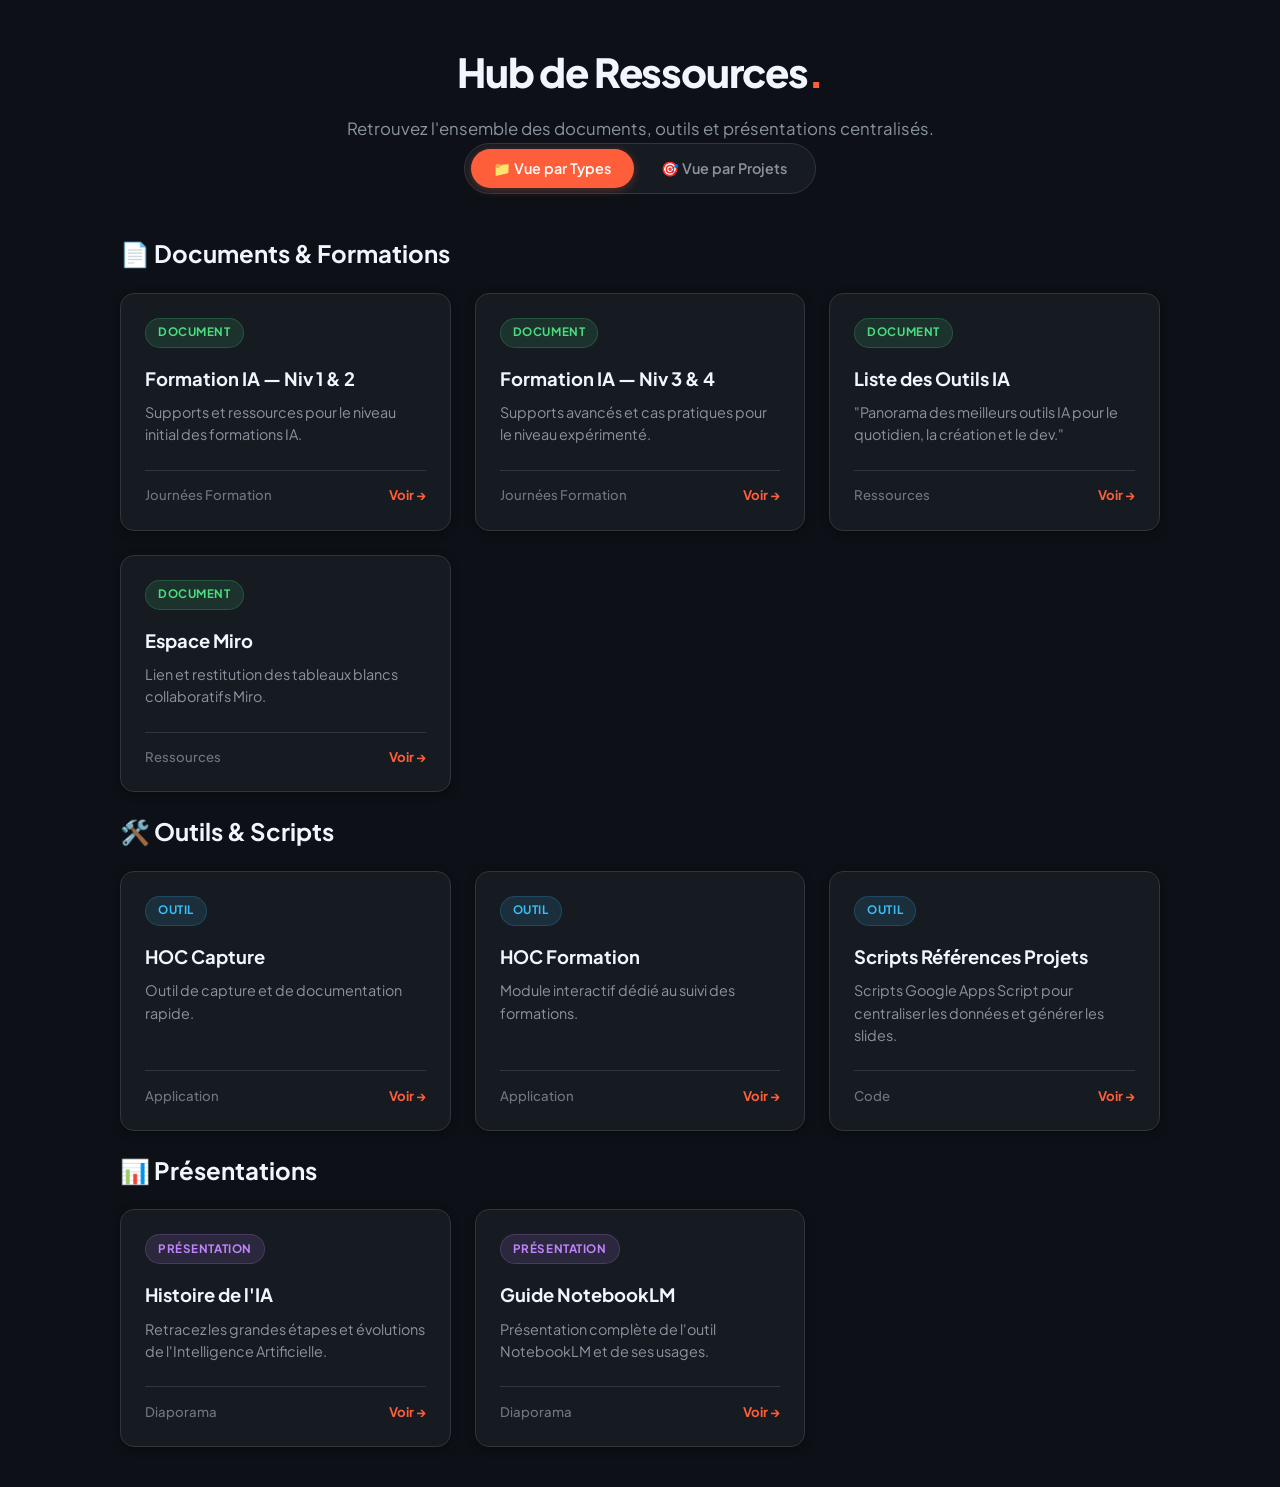
==== index.html @ 781c042b "Revise section titles and descriptions in index.html Updated descriptions for AI tools and scripts s" ====
<!DOCTYPE html>
<html lang="fr">
<head>
  <meta charset="UTF-8">
  <meta name="viewport" content="width=device-width, initial-scale=1.0">
  <title>Hub de Ressources & Documents</title>
  <link rel="stylesheet" href="css/main.css">
</head>
<body>

  <div class="container">
    
    <!-- En-tête -->
    <header class="header">
      <h1>Hub de Ressources</h1>
      <p>Retrouvez l'ensemble des documents, outils et présentations centralisés.</p>
      
      <!-- Boutons de basculement de Vue -->
      <div class="view-switcher">
        <button class="switch-btn active" onclick="switchView(event, 'view-types')">📁 Vue par Types</button>
        <button class="switch-btn" onclick="switchView(event, 'view-projects')">🎯 Vue par Projets</button>
      </div>
    </header>

    <main>

      <!-- ================================================================= -->
      <!-- VUE 1 : PAR TYPES DE DOCUMENTS (Documents, Outils, Présentations) -->
      <!-- ================================================================= -->
      <div id="view-types" class="view-content active">
        
        <!-- Section Documents -->
        <section class="section">
          <h2 class="section-title">📄 Documents & Formations</h2>
          <div class="grid">
            
            <a href="./documents/journees-formation/niv 1 et 2/" class="card">
              <div class="card-body">
                <div class="card-header">
                  <span class="badge badge-documents">Document</span>
                </div>
                <h3>Formation IA — Niv 1 & 2</h3>
                <p>Supports et ressources pour le niveau initial des formations IA.</p>
              </div>
              <div class="card-footer">
                <span>Journées Formation</span>
                <span class="card-link-text">Voir &rarr;</span>
              </div>
            </a>

            <a href="./documents/journees-formation/niv 3 et 4/" class="card">
              <div class="card-body">
                <div class="card-header">
                  <span class="badge badge-documents">Document</span>
                </div>
                <h3>Formation IA — Niv 3 & 4</h3>
                <p>Supports avancés et cas pratiques pour le niveau expérimenté.</p>
              </div>
              <div class="card-footer">
                <span>Journées Formation</span>
                <span class="card-link-text">Voir &rarr;</span>
              </div>
            </a>

            <a href="./documents/liste-outils-ia/" class="card">
              <div class="card-body">
                <div class="card-header">
                  <span class="badge badge-documents">Document</span>
                </div>
                <h3>Liste des Outils IA</h3>
                <p>"Panorama des meilleurs outils IA pour le quotidien, la création et le dev."</p>
              </div>
              <div class="card-footer">
                <span>Ressources</span>
                <span class="card-link-text">Voir &rarr;</span>
              </div>
            </a>

            <a href="https://miro.com/app/board/uXjVHRDymLs=/?share_link_id=592314307689" class="card">
              <div class="card-body">
                <div class="card-header">
                  <span class="badge badge-documents">Document</span>
                </div>
                <h3>Espace Miro</h3>
                <p>Lien et restitution des tableaux blancs collaboratifs Miro.</p>
              </div>
              <div class="card-footer">
                <span>Ressources</span>
                <span class="card-link-text">Voir &rarr;</span>
              </div>
            </a>

          </div>
        </section>

        <!-- Section Outils -->
        <section class="section">
          <h2 class="section-title">🛠️ Outils & Scripts</h2>
          <div class="grid">

            <a href="./outils/hoc-capture/" class="card">
              <div class="card-body">
                <div class="card-header">
                  <span class="badge badge-outils">Outil</span>
                </div>
                <h3>HOC Capture</h3>
                <p>Outil de capture et de documentation rapide.</p>
              </div>
              <div class="card-footer">
                <span>Application</span>
                <span class="card-link-text">Voir &rarr;</span>
              </div>
            </a>

            <a href="./outils/hoc-formation/" class="card">
              <div class="card-body">
                <div class="card-header">
                  <span class="badge badge-outils">Outil</span>
                </div>
                <h3>HOC Formation</h3>
                <p>Module interactif dédié au suivi des formations.</p>
              </div>
              <div class="card-footer">
                <span>Application</span>
                <span class="card-link-text">Voir &rarr;</span>
              </div>
            </a>

            <a href="./outils/scripts/" class="card">
              <div class="card-body">
                <div class="card-header">
                  <span class="badge badge-outils">Outil</span>
                </div>
                <h3>Scripts Références Projets</h3>
                <p>Scripts Google Apps Script pour centraliser les données et générer les slides.</p>
              </div>
              <div class="card-footer">
                <span>Code</span>
                <span class="card-link-text">Voir &rarr;</span>
              </div>
            </a>

          </div>
        </section>

        <!-- Section Présentations -->
        <section class="section">
          <h2 class="section-title">📊 Présentations</h2>
          <div class="grid">

            <a href="./presentations/histoire-ia/" class="card">
              <div class="card-body">
                <div class="card-header">
                  <span class="badge badge-presentations">Présentation</span>
                </div>
                <h3>Histoire de l'IA</h3>
                <p>Retracez les grandes étapes et évolutions de l'Intelligence Artificielle.</p>
              </div>
              <div class="card-footer">
                <span>Diaporama</span>
                <span class="card-link-text">Voir &rarr;</span>
              </div>
            </a>

            <a href="./presentations/notebooklm/" class="card">
              <div class="card-body">
                <div class="card-header">
                  <span class="badge badge-presentations">Présentation</span>
                </div>
                <h3>Guide NotebookLM</h3>
                <p>Présentation complète de l'outil NotebookLM et de ses usages.</p>
              </div>
              <div class="card-footer">
                <span>Diaporama</span>
                <span class="card-link-text">Voir &rarr;</span>
              </div>
            </a>

          </div>
        </section>

      </div>


      <!-- ================================================================= -->
      <!-- VUE 2 : PAR PROJETS (Formations IA, Outils Métier, etc.)          -->
      <!-- ================================================================= -->
      <div id="view-projects" class="view-content" style="display: none;">
        
        <!-- Projet : Formations à l'IA -->
        <section class="section">
          <h2 class="section-title">🎓 Projet : Formations à l'IA</h2>
          <p class="section-subtitle">Retrouvez tous les documents, cours et diaporamas associés aux parcours de formation IA.</p>
          
          <div class="grid">

            <a href="./documents/journees-formation/niv 1 et 2/" class="card">
              <div class="card-body">
                <div class="card-header">
                  <span class="badge badge-documents">Document</span>
                </div>
                <h3>Formation IA — Niv 1 & 2</h3>
                <p>Supports de cours et cas d'usage pratiques pour débuter.</p>
              </div>
              <div class="card-footer">
                <span>Niveau 1 & 2</span>
                <span class="card-link-text">Voir &rarr;</span>
              </div>
            </a>

            <a href="./documents/journees-formation/niv 3 et 4/" class="card">
              <div class="card-body">
                <div class="card-header">
                  <span class="badge badge-documents">Document</span>
                </div>
                <h3>Formation IA — Niv 3 & 4</h3>
                <p>Approfondissement et automatisation avancée.</p>
              </div>
              <div class="card-footer">
                <span>Niveau 3 & 4</span>
                <span class="card-link-text">Voir &rarr;</span>
              </div>
            </a>

            <a href="./presentations/histoire-ia/" class="card">
              <div class="card-body">
                <div class="card-header">
                  <span class="badge badge-presentations">Présentation</span>
                </div>
                <h3>Histoire de l'IA</h3>
                <p>Introduction à la culture générale et historique de l'IA.</p>
              </div>
              <div class="card-footer">
                <span>Introduction</span>
                <span class="card-link-text">Voir &rarr;</span>
              </div>
            </a>

            <a href="./presentations/notebooklm/" class="card">
              <div class="card-body">
                <div class="card-header">
                  <span class="badge badge-presentations">Présentation</span>
                </div>
                <h3>Guide NotebookLM</h3>
                <p>Analyse de documents et génération de résumés intelligents.</p>
              </div>
              <div class="card-footer">
                <span>Outil IA</span>
                <span class="card-link-text">Voir &rarr;</span>
              </div>
            </a>

            <a href="./documents/liste-outils-ia/" class="card">
              <div class="card-body">
                <div class="card-header">
                  <span class="badge badge-documents">Document</span>
                </div>
                <h3>Liste des Outils IA</h3>
                <p>Panorama des meilleurs outils IA pour le quotidien, la création et le dev.</p>
              </div>
              <div class="card-footer">
                <span>Répertoire</span>
                <span class="card-link-text">Voir &rarr;</span>
              </div>
            </a>

          </div>
        </section>

        <!-- Projet : Suite d'Outils HOC & Scripts -->
        <section class="section">
          <h2 class="section-title">⚙️ Projet : Suite HOC & Scripts Internes</h2>
          <p class="section-subtitle">Applications et utilitaires développés pour la capture et le suivi.</p>

          <div class="grid">

            <a href="./outils/hoc-capture/" class="card">
              <div class="card-body">
                <div class="card-header">
                  <span class="badge badge-outils">Outil</span>
                </div>
                <h3>HOC Capture</h3>
                <p>Logiciel/Module de capture rapide.</p>
              </div>
              <div class="card-footer">
                <span>Capture</span>
                <span class="card-link-text">Voir &rarr;</span>
              </div>
            </a>

            <a href="./outils/hoc-formation/" class="card">
              <div class="card-body">
                <div class="card-header">
                  <span class="badge badge-outils">Outil</span>
                </div>
                <h3>HOC Formation</h3>
                <p>Tableau de suivi des formations HOC.</p>
              </div>
              <div class="card-footer">
                <span>Suivi</span>
                <span class="card-link-text">Voir &rarr;</span>
              </div>
            </a>

            <a href="./outils/scripts/" class="card">
              <div class="card-body">
                <div class="card-header">
                  <span class="badge badge-outils">Outil</span>
                </div>
                <h3>Scripts Références Projets</h3>
                <p>Scripts Google Apps Script pour centraliser les données et générer les slides.</p>
              </div>
              <div class="card-footer">
                <span>Scripts</span>
                <span class="card-link-text">Voir &rarr;</span>
              </div>
            </a>

            <a href="https://miro.com/app/board/uXjVHRDymLs=/?share_link_id=592314307689" class="card">
              <div class="card-body">
                <div class="card-header">
                  <span class="badge badge-documents">Document</span>
                </div>
                <h3>Espace Miro</h3>
                <p>Tableaux de cadrage et réflexion collaborative.</p>
              </div>
              <div class="card-footer">
                <span>Miro</span>
                <span class="card-link-text">Voir &rarr;</span>
              </div>
            </a>

          </div>
        </section>

      </div>

    </main>
  </div>

  <!-- Script JS pour basculer entre les deux vues -->
  <script>
    function switchView(event, targetViewId) {
      // 1. Cacher toutes les vues
      const views = document.querySelectorAll('.view-content');
      views.forEach(view => view.style.display = 'none');

      // 2. Désactiver le style "active" sur tous les boutons
      const buttons = document.querySelectorAll('.switch-btn');
      buttons.forEach(btn => btn.classList.remove('active'));

      // 3. Afficher la vue demandée
      document.getElementById(targetViewId).style.display = 'block';

      // 4. Mettre en valeur le bouton cliqué
      event.currentTarget.classList.add('active');
    }
  </script>

</body>
</html>
---- css/main.css ----
/* ==========================================================================
   CHARTE GRAPHIQUE — HOUSE OF CODESIGN (HOC)
   ========================================================================== */

@import url('https://fonts.googleapis.com/css2?family=Plus+Jakarta+Sans:wght@400;500;600;700;800&display=swap');

:root {
  /* Arrière-plan sombre & Surfaces HOC */
  --bg-color: #0d1117;          /* Fond sombre signature */
  --card-bg: #161b22;         /* Cartes anthracite */
  --card-bg-hover: #1c2128;   /* Survol carte */
  --border-color: #30363d;     /* Bordures fines sombres */

  /* Typographies & Couleurs de texte */
  --text-primary: #f0f6fc;    /* Blanc/Gris clair pour les titres */
  --text-secondary: #8b949e;  /* Textes explicatifs */
  --text-muted: #6e7681;      /* Textes secondaires */

  /* Couleurs d'Accentuation HOC (Orange / Corail Vif & Bleu Tech) */
  --primary: #ff5e3a;         /* Orange Vif / Accent HOC */
  --primary-hover: #ff785a;   /* Orange légèrement plus lumineux */
  --primary-light: rgba(255, 94, 58, 0.12); /* Halo orange translucide */

  /* Badges Catégories */
  --badge-outils: #38bdf8;
  --badge-outils-bg: rgba(56, 189, 248, 0.12);
  
  --badge-pres: #c084fc;
  --badge-pres-bg: rgba(192, 132, 252, 0.12);
  
  --badge-docs: #4ade80;
  --badge-docs-bg: rgba(74, 222, 128, 0.12);

  /* Effets & Rayons */
  --radius-lg: 14px;
  --radius-pill: 9999px;
  
  --shadow-sm: 0 2px 8px rgba(0, 0, 0, 0.4);
  --shadow-hover: 0 12px 30px rgba(0, 0, 0, 0.6), 0 0 20px rgba(255, 94, 58, 0.15);
  --transition: all 0.25s cubic-bezier(0.16, 1, 0.3, 1);
}

/* Réinitialisation de base */
*, *::before, *::after {
  box-sizing: border-box;
}

body {
  font-family: 'Plus Jakarta Sans', -apple-system, BlinkMacSystemFont, "Segoe UI", Roboto, sans-serif;
  background-color: var(--bg-color);
  color: var(--text-primary);
  margin: 0;
  padding: 2.5rem 1.5rem;
  line-height: 1.6;
  -webkit-font-smoothing: antialiased;
}

.container {
  max-width: 1040px;
  margin: 0 auto;
}

/* ==========================================================================
   Header / En-tête
   ========================================================================== */
header {
  margin-bottom: 2.5rem;
  text-align: center;
}

header .logo-badge {
  display: inline-block;
  background: var(--primary-light);
  color: var(--primary);
  border: 1px solid rgba(255, 94, 58, 0.25);
  font-weight: 700;
  font-size: 0.8rem;
  padding: 0.35rem 1rem;
  border-radius: var(--radius-pill);
  margin-bottom: 1rem;
  text-transform: uppercase;
  letter-spacing: 0.06em;
}

header h1 {
  font-size: 2.5rem;
  font-weight: 800;
  margin: 0 0 0.75rem 0;
  color: var(--text-primary);
  letter-spacing: -0.03em;
}

/* Point orange signature HOC à la fin des grands titres si souhaité */
header h1::after {
  content: '.';
  color: var(--primary);
}

header p {
  color: var(--text-secondary);
  font-size: 1.05rem;
  margin: 0;
}

/* ==========================================================================
   Recherche & Barre de filtres (Onglets)
   ========================================================================== */
.controls-bar {
  display: flex;
  flex-direction: column;
  gap: 1.25rem;
  margin-bottom: 2.5rem;
  align-items: center;
}

.search-box {
  width: 100%;
  max-width: 480px;
  position: relative;
}

.search-box input {
  width: 100%;
  padding: 0.85rem 1rem 0.85rem 2.85rem;
  border: 1px solid var(--border-color);
  border-radius: var(--radius-pill);
  font-size: 0.95rem;
  background-color: var(--card-bg);
  color: var(--text-primary);
  box-shadow: var(--shadow-sm);
  outline: none;
  transition: var(--transition);
}

.search-box input::placeholder {
  color: var(--text-muted);
}

.search-box input:focus {
  border-color: var(--primary);
  box-shadow: 0 0 0 3px var(--primary-light);
}

.search-box svg {
  position: absolute;
  left: 1.1rem;
  top: 50%;
  transform: translateY(-50%);
  color: var(--text-muted);
  width: 18px;
  height: 18px;
}

/* Barre d'onglets (Tabs & View Switcher) */
.tabs, .view-switcher {
  display: inline-flex;
  background: #161b22;
  padding: 0.35rem;
  border-radius: var(--radius-pill);
  border: 1px solid var(--border-color);
  gap: 0.3rem;
  justify-content: center;
}

.tab-btn, .switch-btn {
  border: none;
  background: transparent;
  padding: 0.6rem 1.4rem;
  font-family: inherit;
  font-size: 0.9rem;
  font-weight: 600;
  color: var(--text-secondary);
  border-radius: var(--radius-pill);
  cursor: pointer;
  transition: var(--transition);
}

.tab-btn:hover, .switch-btn:hover {
  color: var(--text-primary);
}

.tab-btn.active, .switch-btn.active {
  background: var(--primary);
  color: #ffffff;
  box-shadow: 0 2px 10px rgba(255, 94, 58, 0.3);
}

/* ==========================================================================
   Grille de cartes
   ========================================================================== */
.grid {
  display: grid;
  grid-template-columns: repeat(auto-fill, minmax(300px, 1fr));
  gap: 1.5rem;
}

/* Carte individuelle */
.card {
  background: var(--card-bg);
  border: 1px solid var(--border-color);
  border-radius: var(--radius-lg);
  padding: 1.5rem;
  text-decoration: none;
  color: inherit;
  box-shadow: var(--shadow-sm);
  display: flex;
  flex-direction: column;
  justify-content: space-between;
  transition: var(--transition);
  position: relative;
  overflow: hidden;
}

.card:hover {
  transform: translateY(-4px);
  background-color: var(--card-bg-hover);
  box-shadow: var(--shadow-hover);
  border-color: rgba(255, 94, 58, 0.4);
}

.card-header {
  display: flex;
  align-items: center;
  justify-content: space-between;
  margin-bottom: 1rem;
}

/* Badges par catégorie */
.badge {
  font-size: 0.725rem;
  font-weight: 700;
  padding: 0.3rem 0.75rem;
  border-radius: var(--radius-pill);
  text-transform: uppercase;
  letter-spacing: 0.05em;
}

.badge-outils {
  color: var(--badge-outils);
  background: var(--badge-outils-bg);
  border: 1px solid rgba(56, 189, 248, 0.2);
}

.badge-presentations {
  color: var(--badge-pres);
  background: var(--badge-pres-bg);
  border: 1px solid rgba(192, 132, 252, 0.2);
}

.badge-documents {
  color: var(--badge-docs);
  background: var(--badge-docs-bg);
  border: 1px solid rgba(74, 222, 128, 0.2);
}

.card-body h3 {
  margin: 0 0 0.5rem 0;
  font-size: 1.15rem;
  font-weight: 700;
  color: var(--text-primary);
  transition: var(--transition);
}

.card:hover .card-body h3 {
  color: var(--primary);
}

.card-body p {
  margin: 0;
  font-size: 0.9rem;
  color: var(--text-secondary);
  line-height: 1.55;
}

.card-footer {
  margin-top: 1.5rem;
  padding-top: 0.85rem;
  border-top: 1px solid var(--border-color);
  display: flex;
  align-items: center;
  justify-content: space-between;
  font-size: 0.825rem;
  color: var(--text-muted);
  font-weight: 500;
}

.card-link-text {
  font-weight: 700;
  color: var(--primary);
  display: flex;
  align-items: center;
  gap: 0.25rem;
  transition: var(--transition);
}

.card:hover .card-link-text {
  transform: translateX(4px);
  color: var(--primary-hover);
}

/* État vide / Aucun résultat */
.empty-state {
  text-align: center;
  padding: 3rem 1rem;
  color: var(--text-muted);
  grid-column: 1 / -1;
  display: none;
}
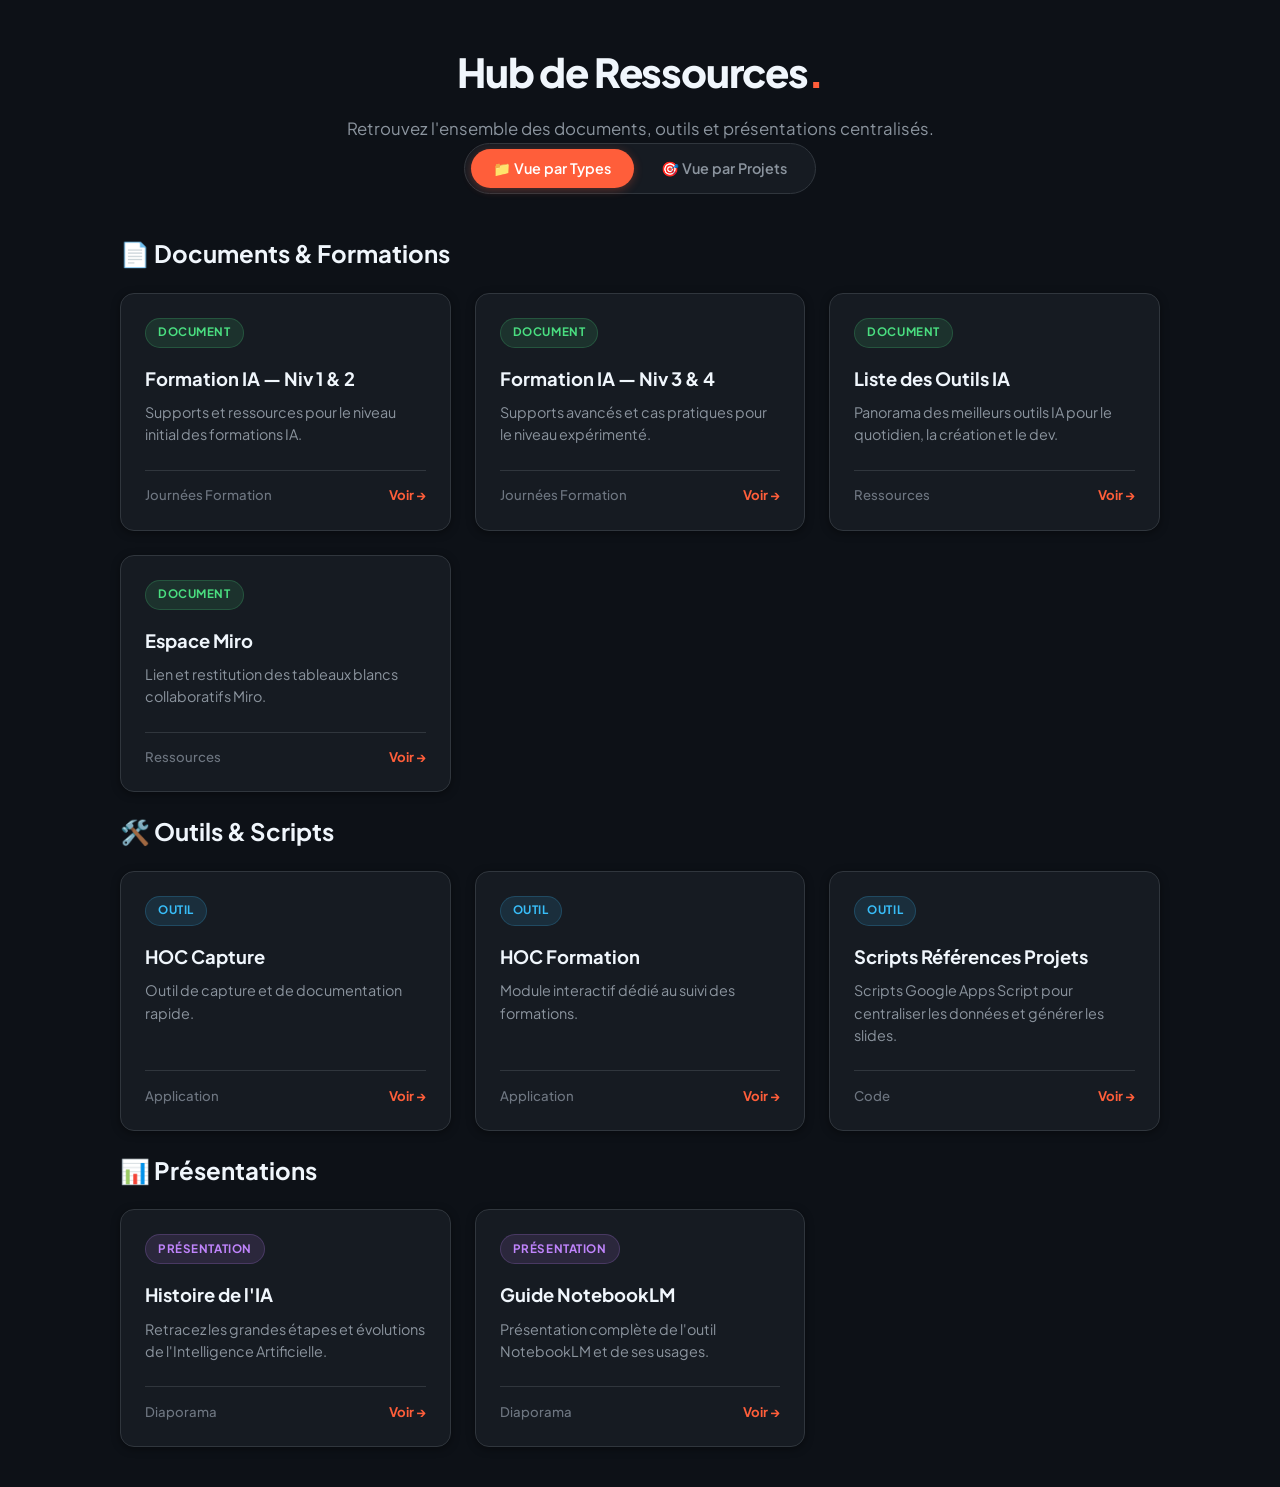
==== commit 8dbf9fc0: "Fix HTML entity for paragraph text" ====
--- a/index.html
+++ b/index.html
@@ -68,7 +68,7 @@
                   <span class="badge badge-documents">Document</span>
                 </div>
                 <h3>Liste des Outils IA</h3>
-                <p>"Panorama des meilleurs outils IA pour le quotidien, la création et le dev."</p>
+                <p>Panorama des meilleurs outils IA pour le quotidien, la création et le dev.</p>
               </div>
               <div class="card-footer">
                 <span>Ressources</span>
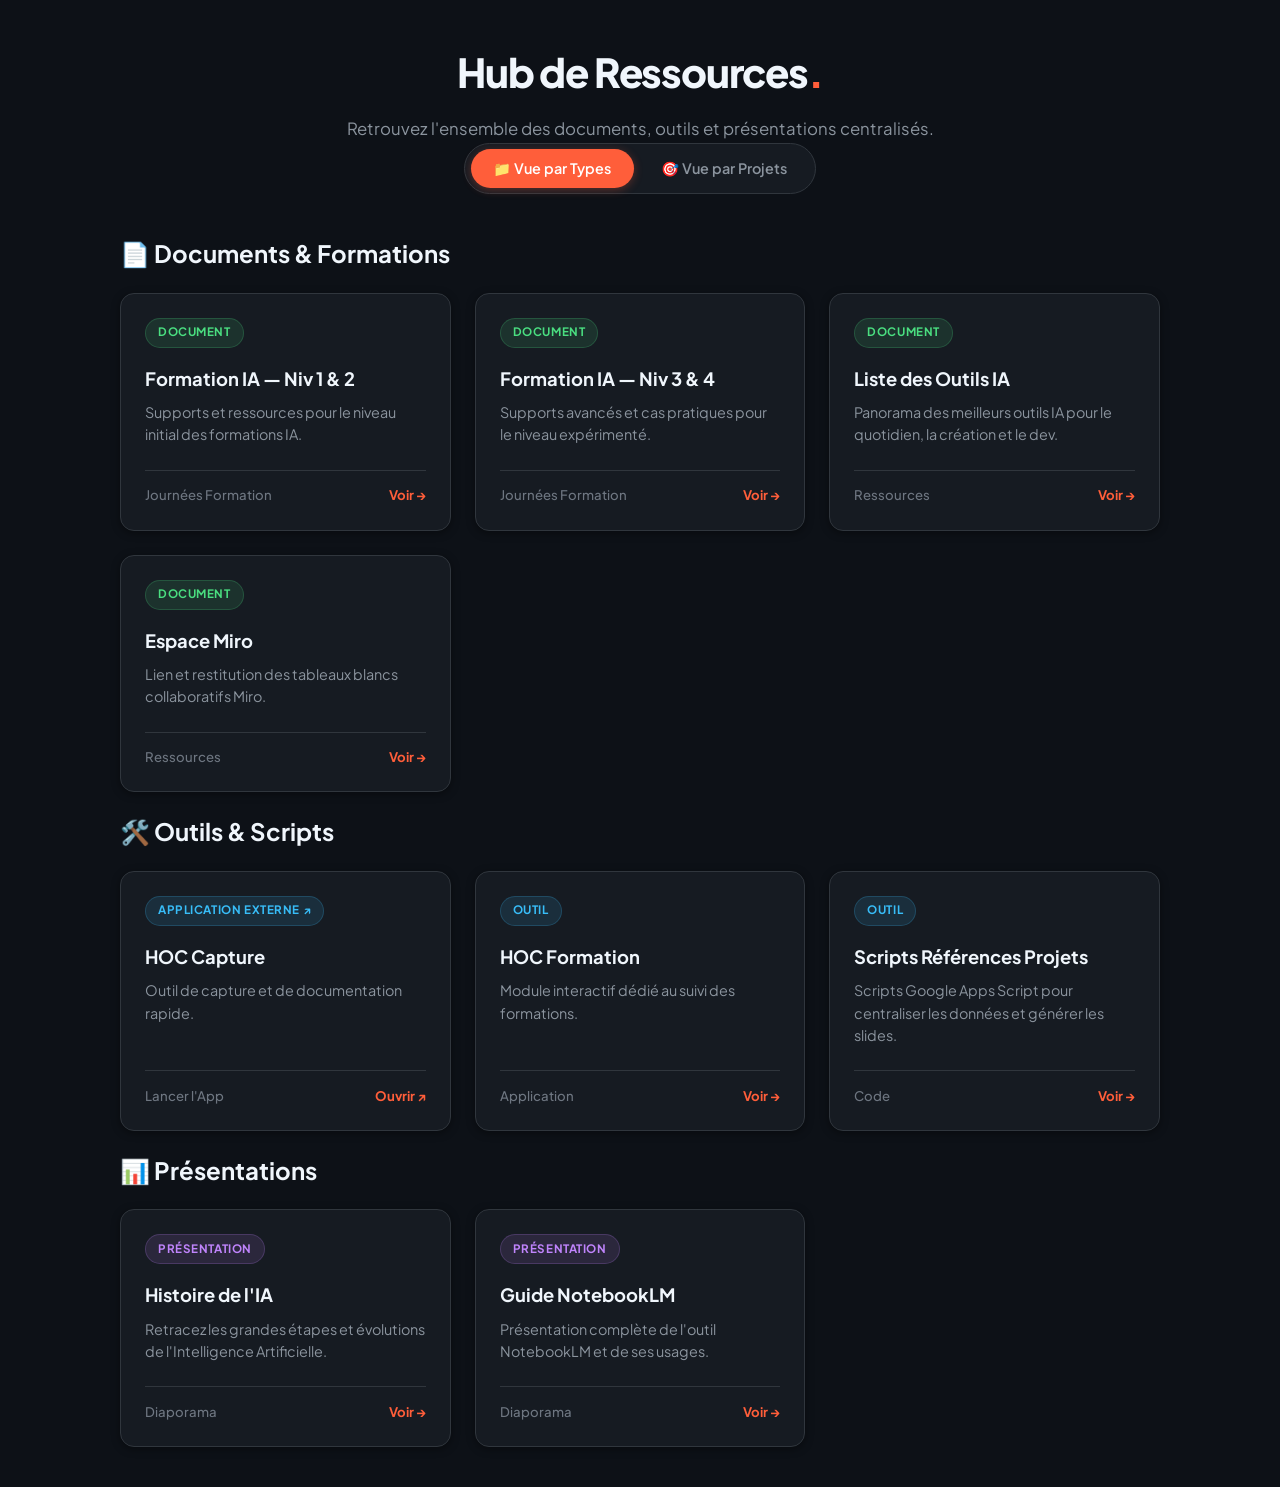
==== commit b136cd90: "Modify links to open in new tab and update footer Updated links to open in a new tab with appropriat" ====
--- a/index.html
+++ b/index.html
@@ -98,17 +98,17 @@
           <h2 class="section-title">🛠️ Outils & Scripts</h2>
           <div class="grid">
 
-            <a href="./outils/hoc-capture/" class="card">
-              <div class="card-body">
-                <div class="card-header">
-                  <span class="badge badge-outils">Outil</span>
-                </div>
-                <h3>HOC Capture</h3>
-                <p>Outil de capture et de documentation rapide.</p>
-              </div>
-              <div class="card-footer">
-                <span>Application</span>
-                <span class="card-link-text">Voir &rarr;</span>
+            <a href="https://hoc-capture-vocale.vercel.app" target="_blank" rel="noopener noreferrer" class="card">
+              <div class="card-body">
+                <div class="card-header">
+                   <span class="badge badge-outils">Application Externe ↗</span>
+                  </div>
+                    <h3>HOC Capture</h3>
+                    <p>Outil de capture et de documentation rapide.</p>
+                  </div>
+                <div class="card-footer">
+               <span>Lancer l'App</span>
+              <span class="card-link-text">Ouvrir ↗</span>
               </div>
             </a>
 
@@ -274,17 +274,17 @@
 
           <div class="grid">
 
-            <a href="./outils/hoc-capture/" class="card">
-              <div class="card-body">
-                <div class="card-header">
-                  <span class="badge badge-outils">Outil</span>
-                </div>
-                <h3>HOC Capture</h3>
-                <p>Logiciel/Module de capture rapide.</p>
-              </div>
-              <div class="card-footer">
-                <span>Capture</span>
-                <span class="card-link-text">Voir &rarr;</span>
+            <a href="https://hoc-capture-vocale.vercel.app" target="_blank" rel="noopener noreferrer" class="card">
+              <div class="card-body">
+                <div class="card-header">
+                   <span class="badge badge-outils">Application Externe ↗</span>
+                  </div>
+                    <h3>HOC Capture</h3>
+                    <p>Outil de capture et de documentation rapide.</p>
+                  </div>
+                <div class="card-footer">
+               <span>Lancer l'App</span>
+              <span class="card-link-text">Ouvrir ↗</span>
               </div>
             </a>
 
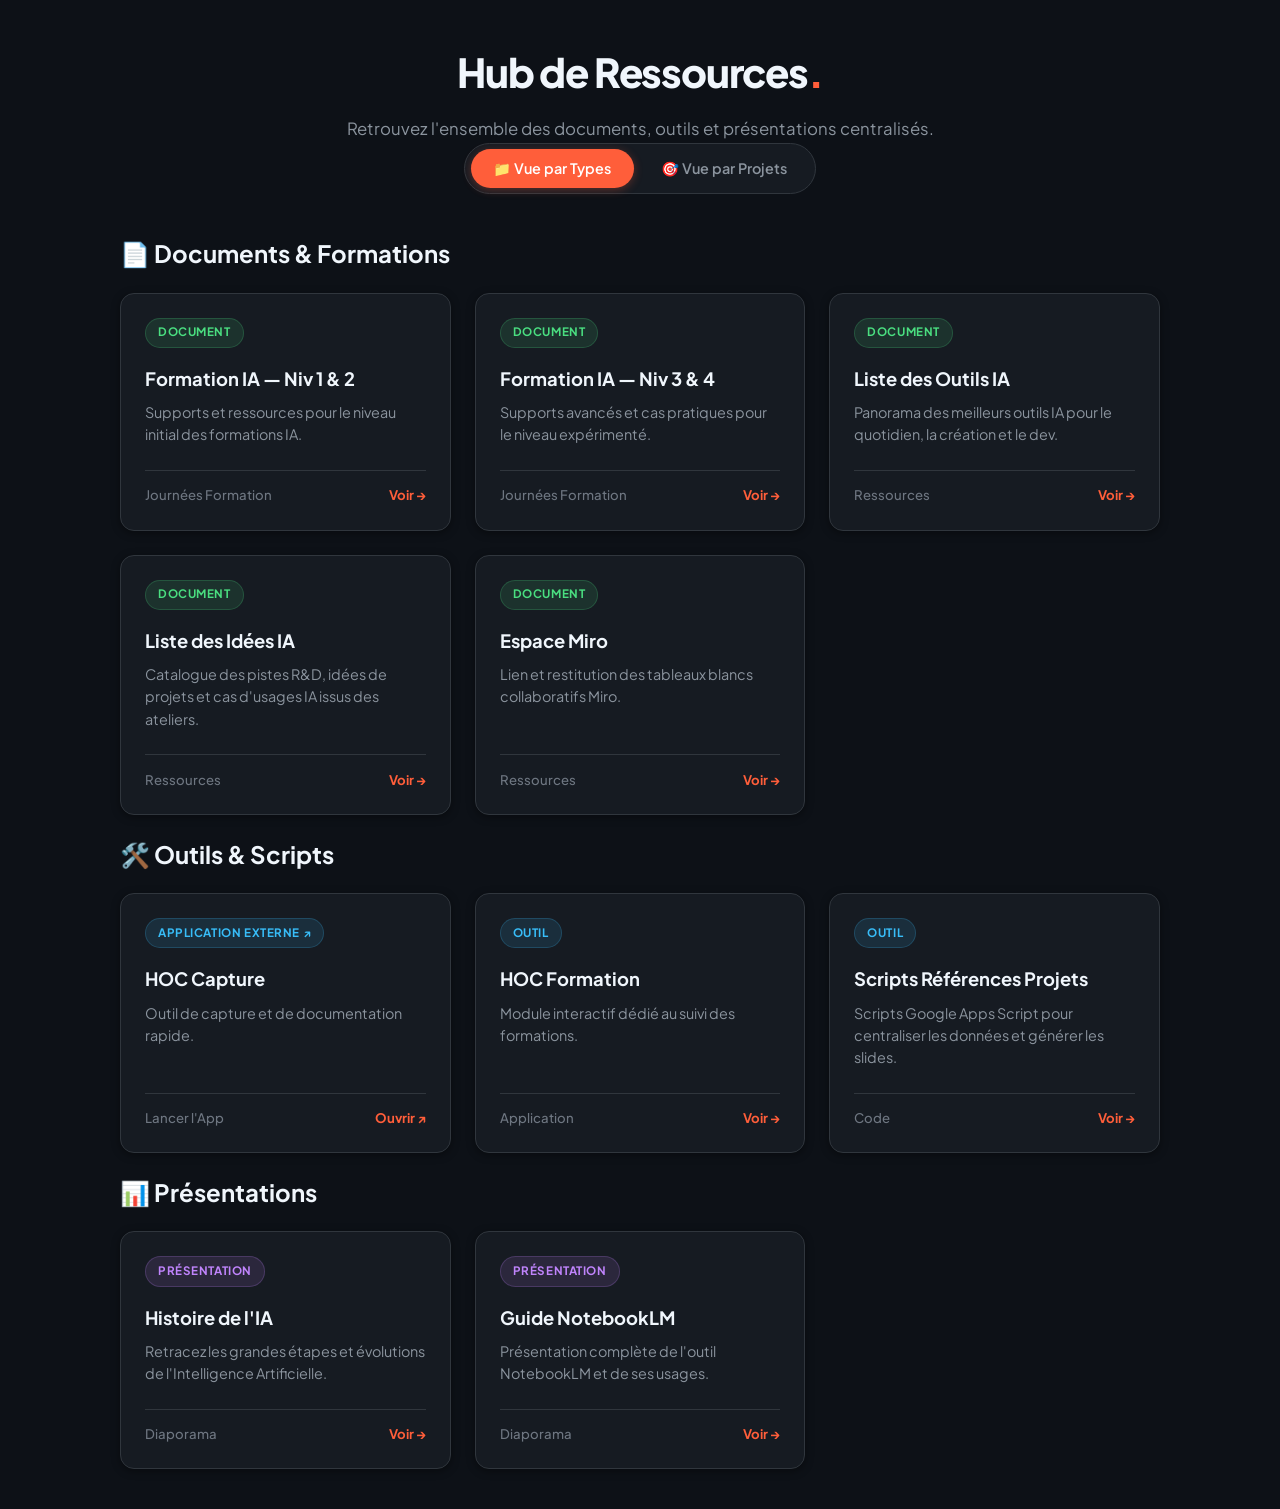
==== commit 66ea9c2c: "Integrate new card for IA Ideas list Added a new card for 'Liste des Idées IA' in the document secti" ====
--- a/index.html
+++ b/index.html
@@ -76,6 +76,21 @@
               </div>
             </a>
 
+            <!-- NOUVELLE CARTE INTÉGRÉE ICI -->
+            <a href="./documents/liste-idees-ia/" class="card">
+              <div class="card-body">
+                <div class="card-header">
+                  <span class="badge badge-documents">Document</span>
+                </div>
+                <h3>Liste des Idées IA</h3>
+                <p>Catalogue des pistes R&D, idées de projets et cas d'usages IA issus des ateliers.</p>
+              </div>
+              <div class="card-footer">
+                <span>Ressources</span>
+                <span class="card-link-text">Voir &rarr;</span>
+              </div>
+            </a>
+
             <a href="https://miro.com/app/board/uXjVHRDymLs=/?share_link_id=592314307689" class="card">
               <div class="card-body">
                 <div class="card-header">
@@ -102,13 +117,13 @@
               <div class="card-body">
                 <div class="card-header">
                    <span class="badge badge-outils">Application Externe ↗</span>
-                  </div>
-                    <h3>HOC Capture</h3>
-                    <p>Outil de capture et de documentation rapide.</p>
-                  </div>
-                <div class="card-footer">
-               <span>Lancer l'App</span>
-              <span class="card-link-text">Ouvrir ↗</span>
+                </div>
+                <h3>HOC Capture</h3>
+                <p>Outil de capture et de documentation rapide.</p>
+              </div>
+              <div class="card-footer">
+                <span>Lancer l'App</span>
+                <span class="card-link-text">Ouvrir ↗</span>
               </div>
             </a>
 
@@ -264,6 +279,21 @@
               </div>
             </a>
 
+            <!-- NOUVELLE CARTE INTÉGRÉE ICI AUSSI -->
+            <a href="./documents/liste-idees-ia/" class="card">
+              <div class="card-body">
+                <div class="card-header">
+                  <span class="badge badge-documents">Document</span>
+                </div>
+                <h3>Liste des Idées IA</h3>
+                <p>Catalogue des pistes R&D, idées de projets et cas d'usages IA issus des ateliers.</p>
+              </div>
+              <div class="card-footer">
+                <span>Ressources</span>
+                <span class="card-link-text">Voir &rarr;</span>
+              </div>
+            </a>
+
           </div>
         </section>
 
@@ -278,13 +308,13 @@
               <div class="card-body">
                 <div class="card-header">
                    <span class="badge badge-outils">Application Externe ↗</span>
-                  </div>
-                    <h3>HOC Capture</h3>
-                    <p>Outil de capture et de documentation rapide.</p>
-                  </div>
-                <div class="card-footer">
-               <span>Lancer l'App</span>
-              <span class="card-link-text">Ouvrir ↗</span>
+                </div>
+                <h3>HOC Capture</h3>
+                <p>Outil de capture et de documentation rapide.</p>
+              </div>
+              <div class="card-footer">
+                <span>Lancer l'App</span>
+                <span class="card-link-text">Ouvrir ↗</span>
               </div>
             </a>
 
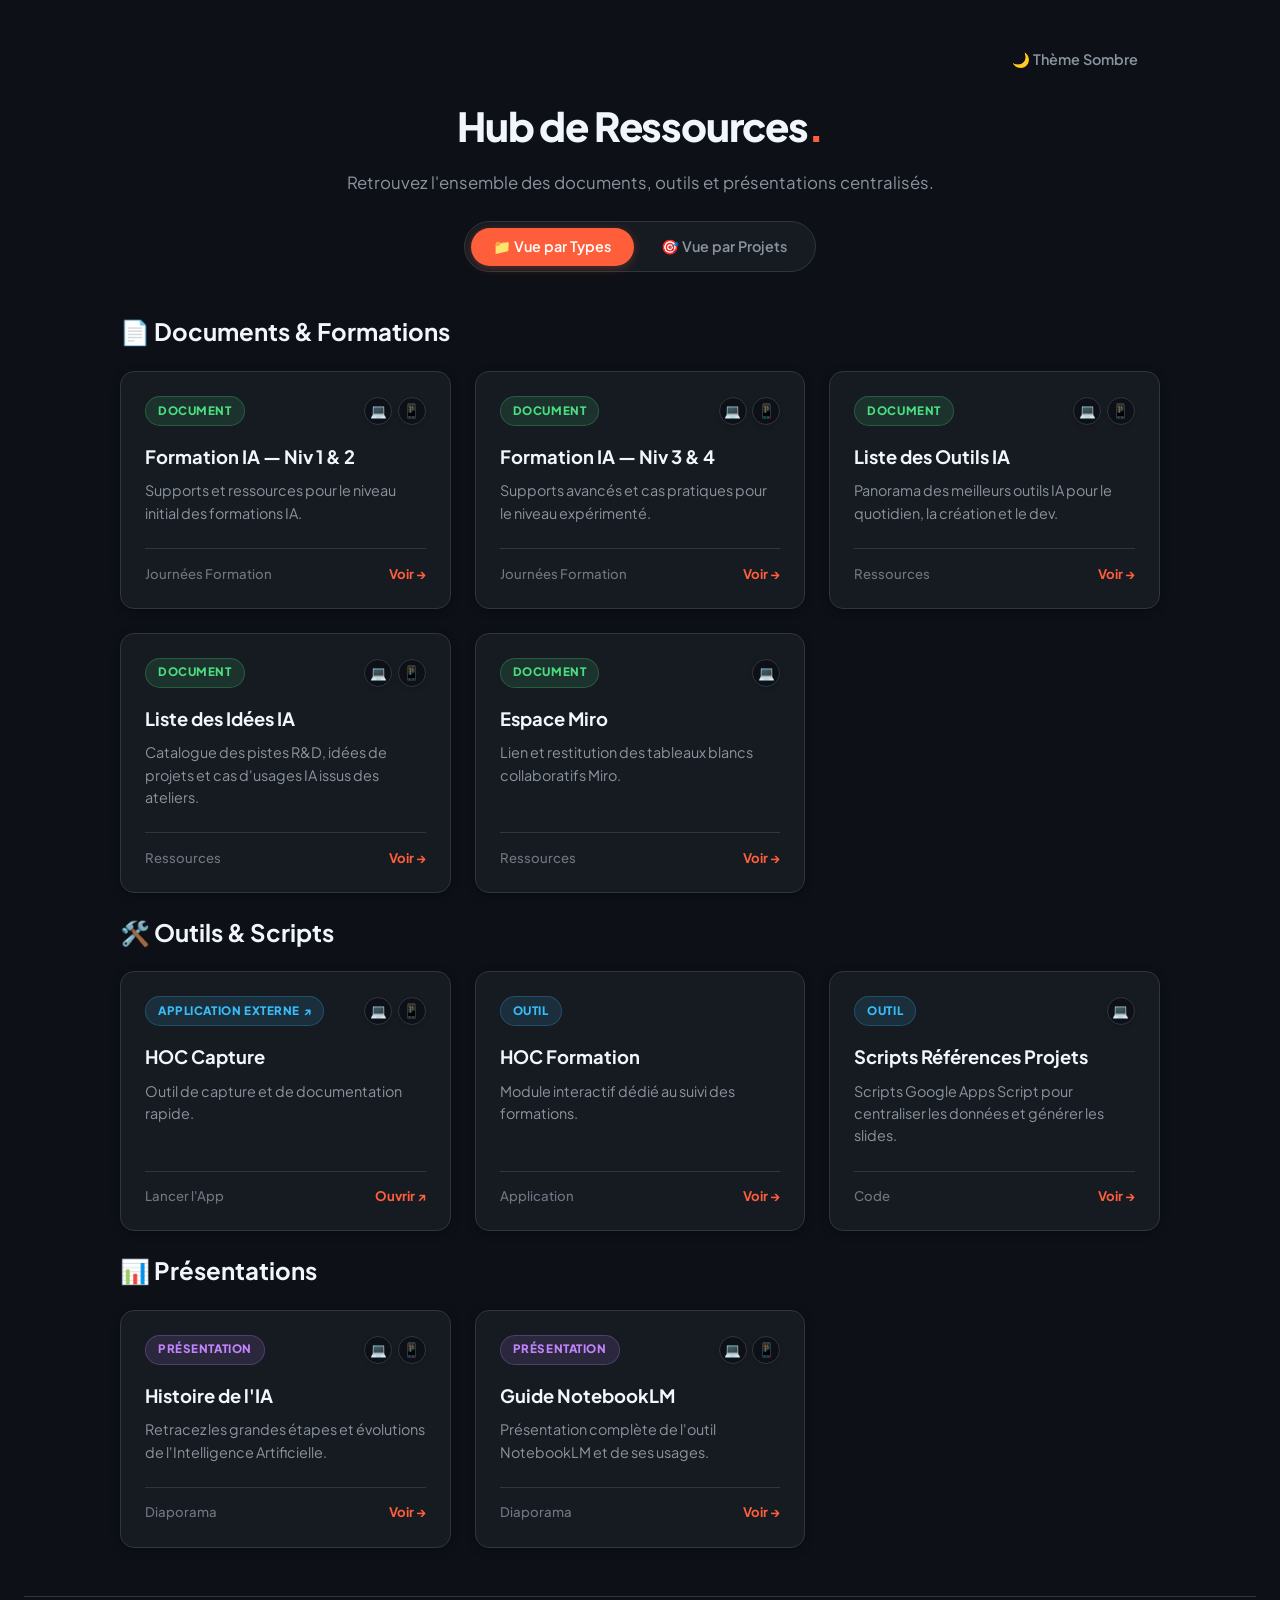
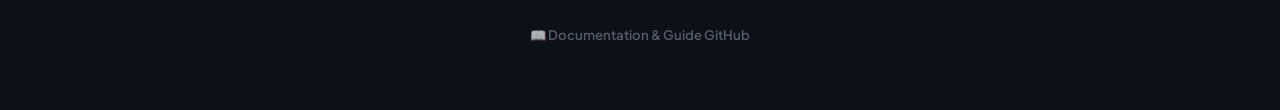
==== commit 28ef07d2: "Add footer with documentation link to index.html" ====
--- a/index.html
+++ b/index.html
@@ -12,6 +12,13 @@
     
     <!-- En-tête -->
     <header class="header">
+      <!-- Bouton Switch de Thème (S'aligne en haut à droite) -->
+      <div style="display: flex; justify-content: flex-end; margin-bottom: 1rem;">
+        <button id="theme-toggle" class="switch-btn" onclick="toggleTheme()" title="Changer de thème">
+          🌙 Thème Sombre
+        </button>
+      </div>
+
       <h1>Hub de Ressources</h1>
       <p>Retrouvez l'ensemble des documents, outils et présentations centralisés.</p>
       
@@ -38,6 +45,10 @@
               <div class="card-body">
                 <div class="card-header">
                   <span class="badge badge-documents">Document</span>
+                  <div class="device-indicators">
+                    <span class="status-circle recommended" title="Disponible sur ordinateur">💻</span>
+                    <span class="status-circle recommended" title="Disponible sur mobile">📱</span>
+                  </div>
                 </div>
                 <h3>Formation IA — Niv 1 & 2</h3>
                 <p>Supports et ressources pour le niveau initial des formations IA.</p>
@@ -52,6 +63,10 @@
               <div class="card-body">
                 <div class="card-header">
                   <span class="badge badge-documents">Document</span>
+                  <div class="device-indicators">
+                    <span class="status-circle recommended" title="Disponible sur ordinateur">💻</span>
+                    <span class="status-circle recommended" title="Disponible sur mobile">📱</span>
+                  </div>
                 </div>
                 <h3>Formation IA — Niv 3 & 4</h3>
                 <p>Supports avancés et cas pratiques pour le niveau expérimenté.</p>
@@ -66,6 +81,10 @@
               <div class="card-body">
                 <div class="card-header">
                   <span class="badge badge-documents">Document</span>
+                  <div class="device-indicators">
+                    <span class="status-circle recommended" title="Disponible sur ordinateur">💻</span>
+                    <span class="status-circle recommended" title="Disponible sur mobile">📱</span>
+                  </div>
                 </div>
                 <h3>Liste des Outils IA</h3>
                 <p>Panorama des meilleurs outils IA pour le quotidien, la création et le dev.</p>
@@ -76,11 +95,14 @@
               </div>
             </a>
 
-            <!-- NOUVELLE CARTE INTÉGRÉE ICI -->
             <a href="./documents/liste-idees-ia/" class="card">
               <div class="card-body">
                 <div class="card-header">
                   <span class="badge badge-documents">Document</span>
+                  <div class="device-indicators">
+                    <span class="status-circle recommended" title="Disponible sur ordinateur">💻</span>
+                    <span class="status-circle recommended" title="Disponible sur mobile">📱</span>
+                  </div>
                 </div>
                 <h3>Liste des Idées IA</h3>
                 <p>Catalogue des pistes R&D, idées de projets et cas d'usages IA issus des ateliers.</p>
@@ -95,6 +117,9 @@
               <div class="card-body">
                 <div class="card-header">
                   <span class="badge badge-documents">Document</span>
+                  <div class="device-indicators">
+                    <span class="status-circle recommended" title="Recommandé sur ordinateur">💻</span>
+                  </div>
                 </div>
                 <h3>Espace Miro</h3>
                 <p>Lien et restitution des tableaux blancs collaboratifs Miro.</p>
@@ -117,6 +142,10 @@
               <div class="card-body">
                 <div class="card-header">
                    <span class="badge badge-outils">Application Externe ↗</span>
+                   <div class="device-indicators">
+                     <span class="status-circle recommended" title="Disponible sur ordinateur">💻</span>
+                     <span class="status-circle recommended" title="Disponible sur mobile">📱</span>
+                   </div>
                 </div>
                 <h3>HOC Capture</h3>
                 <p>Outil de capture et de documentation rapide.</p>
@@ -127,6 +156,7 @@
               </div>
             </a>
 
+            <!-- SANS INDICATEURS (Exclu : HOC Formation) -->
             <a href="./outils/hoc-formation/" class="card">
               <div class="card-body">
                 <div class="card-header">
@@ -145,6 +175,9 @@
               <div class="card-body">
                 <div class="card-header">
                   <span class="badge badge-outils">Outil</span>
+                  <div class="device-indicators">
+                    <span class="status-circle recommended" title="Ordi uniquement">💻</span>
+                  </div>
                 </div>
                 <h3>Scripts Références Projets</h3>
                 <p>Scripts Google Apps Script pour centraliser les données et générer les slides.</p>
@@ -167,6 +200,10 @@
               <div class="card-body">
                 <div class="card-header">
                   <span class="badge badge-presentations">Présentation</span>
+                  <div class="device-indicators">
+                    <span class="status-circle recommended" title="Disponible sur ordinateur">💻</span>
+                    <span class="status-circle recommended" title="Disponible sur mobile">📱</span>
+                  </div>
                 </div>
                 <h3>Histoire de l'IA</h3>
                 <p>Retracez les grandes étapes et évolutions de l'Intelligence Artificielle.</p>
@@ -181,6 +218,10 @@
               <div class="card-body">
                 <div class="card-header">
                   <span class="badge badge-presentations">Présentation</span>
+                  <div class="device-indicators">
+                    <span class="status-circle recommended" title="Disponible sur ordinateur">💻</span>
+                    <span class="status-circle recommended" title="Disponible sur mobile">📱</span>
+                  </div>
                 </div>
                 <h3>Guide NotebookLM</h3>
                 <p>Présentation complète de l'outil NotebookLM et de ses usages.</p>
@@ -213,6 +254,10 @@
               <div class="card-body">
                 <div class="card-header">
                   <span class="badge badge-documents">Document</span>
+                  <div class="device-indicators">
+                    <span class="status-circle recommended" title="Disponible sur ordinateur">💻</span>
+                    <span class="status-circle recommended" title="Disponible sur mobile">📱</span>
+                  </div>
                 </div>
                 <h3>Formation IA — Niv 1 & 2</h3>
                 <p>Supports de cours et cas d'usage pratiques pour débuter.</p>
@@ -227,6 +272,10 @@
               <div class="card-body">
                 <div class="card-header">
                   <span class="badge badge-documents">Document</span>
+                  <div class="device-indicators">
+                    <span class="status-circle recommended" title="Disponible sur ordinateur">💻</span>
+                    <span class="status-circle recommended" title="Disponible sur mobile">📱</span>
+                  </div>
                 </div>
                 <h3>Formation IA — Niv 3 & 4</h3>
                 <p>Approfondissement et automatisation avancée.</p>
@@ -241,6 +290,10 @@
               <div class="card-body">
                 <div class="card-header">
                   <span class="badge badge-presentations">Présentation</span>
+                  <div class="device-indicators">
+                    <span class="status-circle recommended" title="Disponible sur ordinateur">💻</span>
+                    <span class="status-circle recommended" title="Disponible sur mobile">📱</span>
+                  </div>
                 </div>
                 <h3>Histoire de l'IA</h3>
                 <p>Introduction à la culture générale et historique de l'IA.</p>
@@ -255,6 +308,10 @@
               <div class="card-body">
                 <div class="card-header">
                   <span class="badge badge-presentations">Présentation</span>
+                  <div class="device-indicators">
+                    <span class="status-circle recommended" title="Disponible sur ordinateur">💻</span>
+                    <span class="status-circle recommended" title="Disponible sur mobile">📱</span>
+                  </div>
                 </div>
                 <h3>Guide NotebookLM</h3>
                 <p>Analyse de documents et génération de résumés intelligents.</p>
@@ -269,6 +326,10 @@
               <div class="card-body">
                 <div class="card-header">
                   <span class="badge badge-documents">Document</span>
+                  <div class="device-indicators">
+                    <span class="status-circle recommended" title="Disponible sur ordinateur">💻</span>
+                    <span class="status-circle recommended" title="Disponible sur mobile">📱</span>
+                  </div>
                 </div>
                 <h3>Liste des Outils IA</h3>
                 <p>Panorama des meilleurs outils IA pour le quotidien, la création et le dev.</p>
@@ -279,11 +340,14 @@
               </div>
             </a>
 
-            <!-- NOUVELLE CARTE INTÉGRÉE ICI AUSSI -->
             <a href="./documents/liste-idees-ia/" class="card">
               <div class="card-body">
                 <div class="card-header">
                   <span class="badge badge-documents">Document</span>
+                  <div class="device-indicators">
+                    <span class="status-circle recommended" title="Disponible sur ordinateur">💻</span>
+                    <span class="status-circle recommended" title="Disponible sur mobile">📱</span>
+                  </div>
                 </div>
                 <h3>Liste des Idées IA</h3>
                 <p>Catalogue des pistes R&D, idées de projets et cas d'usages IA issus des ateliers.</p>
@@ -308,6 +372,10 @@
               <div class="card-body">
                 <div class="card-header">
                    <span class="badge badge-outils">Application Externe ↗</span>
+                   <div class="device-indicators">
+                     <span class="status-circle recommended" title="Disponible sur ordinateur">💻</span>
+                     <span class="status-circle recommended" title="Disponible sur mobile">📱</span>
+                   </div>
                 </div>
                 <h3>HOC Capture</h3>
                 <p>Outil de capture et de documentation rapide.</p>
@@ -318,6 +386,7 @@
               </div>
             </a>
 
+            <!-- SANS INDICATEURS (Exclu : HOC Formation) -->
             <a href="./outils/hoc-formation/" class="card">
               <div class="card-body">
                 <div class="card-header">
@@ -336,6 +405,9 @@
               <div class="card-body">
                 <div class="card-header">
                   <span class="badge badge-outils">Outil</span>
+                  <div class="device-indicators">
+                    <span class="status-circle recommended" title="Ordi uniquement">💻</span>
+                  </div>
                 </div>
                 <h3>Scripts Références Projets</h3>
                 <p>Scripts Google Apps Script pour centraliser les données et générer les slides.</p>
@@ -350,6 +422,9 @@
               <div class="card-body">
                 <div class="card-header">
                   <span class="badge badge-documents">Document</span>
+                  <div class="device-indicators">
+                    <span class="status-circle recommended" title="Recommandé sur ordinateur">💻</span>
+                  </div>
                 </div>
                 <h3>Espace Miro</h3>
                 <p>Tableaux de cadrage et réflexion collaborative.</p>
@@ -368,24 +443,49 @@
     </main>
   </div>
 
-  <!-- Script JS pour basculer entre les deux vues -->
   <script>
+    // Basculement des vues (Types vs Projets)
     function switchView(event, targetViewId) {
-      // 1. Cacher toutes les vues
       const views = document.querySelectorAll('.view-content');
       views.forEach(view => view.style.display = 'none');
 
-      // 2. Désactiver le style "active" sur tous les boutons
-      const buttons = document.querySelectorAll('.switch-btn');
+      const buttons = document.querySelectorAll('.view-switcher .switch-btn');
       buttons.forEach(btn => btn.classList.remove('active'));
 
-      // 3. Afficher la vue demandée
       document.getElementById(targetViewId).style.display = 'block';
-
-      // 4. Mettre en valeur le bouton cliqué
       event.currentTarget.classList.add('active');
     }
+
+    // Gestion du Thème (Clair / Sombre)
+    function toggleTheme() {
+      const body = document.body;
+      const themeBtn = document.getElementById('theme-toggle');
+      
+      body.classList.toggle('light-theme');
+      
+      if (body.classList.contains('light-theme')) {
+        themeBtn.textContent = '☀️ Thème Clair';
+        localStorage.setItem('theme', 'light');
+      } else {
+        themeBtn.textContent = '🌙 Thème Sombre';
+        localStorage.setItem('theme', 'dark');
+      }
+    }
+
+    // Application du thème mémorisé au chargement
+    document.addEventListener('DOMContentLoaded', () => {
+      const savedTheme = localStorage.getItem('theme');
+      if (savedTheme === 'light') {
+        document.body.classList.add('light-theme');
+        document.getElementById('theme-toggle').textContent = '☀️ Thème Clair';
+      }
+    });
   </script>
 
 </body>
+  <footer style="margin-top: 3rem; padding: 1.5rem 0; text-align: center; border-top: 1px solid var(--border-color, #30363d);">
+  <a href="doc.html" style="color: var(--text-muted, #8b949e); font-size: 0.825rem; font-weight: 600; text-decoration: none; opacity: 0.75; transition: all 0.2s ease;" onmouseover="this.style.opacity='1'; this.style.color='var(--primary, #ff5e3a)';" onmouseout="this.style.opacity='0.75'; this.style.color='var(--text-muted, #8b949e)';">
+    📖 Documentation & Guide GitHub
+  </a>
+</footer>
 </html>
--- a/css/main.css
+++ b/css/main.css
@@ -1,35 +1,57 @@
 /* ==========================================================================
-   CHARTE GRAPHIQUE — HOUSE OF CODESIGN (HOC)
+   CHARTE GRAPHIQUE — HOUSE OF CODESIGN (HOC) & THÈMES
    ========================================================================== */
 
 @import url('https://fonts.googleapis.com/css2?family=Plus+Jakarta+Sans:wght@400;500;600;700;800&display=swap');
 
 :root {
-  /* Arrière-plan sombre & Surfaces HOC */
-  --bg-color: #0d1117;          /* Fond sombre signature */
+  /* Couleurs de marque HOC */
+  --primary: #ff5e3a;         /* Orange Vif / Accent HOC */
+  --primary-hover: #ff785a;   /* Orange légèrement plus lumineux */
+  --primary-light: rgba(255, 94, 58, 0.12); /* Halo orange translucide */
+
+  /* ==========================================================================
+     THÈME SOMBRE (PAR DÉFAUT)
+     ========================================================================== */
+  --bg-color: #0d1117;        /* Fond sombre signature */
   --card-bg: #161b22;         /* Cartes anthracite */
   --card-bg-hover: #1c2128;   /* Survol carte */
   --border-color: #30363d;     /* Bordures fines sombres */
 
-  /* Typographies & Couleurs de texte */
   --text-primary: #f0f6fc;    /* Blanc/Gris clair pour les titres */
   --text-secondary: #8b949e;  /* Textes explicatifs */
   --text-muted: #6e7681;      /* Textes secondaires */
 
-  /* Couleurs d'Accentuation HOC (Orange / Corail Vif & Bleu Tech) */
-  --primary: #ff5e3a;         /* Orange Vif / Accent HOC */
-  --primary-hover: #ff785a;   /* Orange légèrement plus lumineux */
-  --primary-light: rgba(255, 94, 58, 0.12); /* Halo orange translucide */
-
-  /* Badges Catégories */
-  --badge-outils: #38bdf8;
+  /* --- BADGES (THÈME SOMBRE) --- */
+  /* Cyan / Outils */
+  --badge-outils-color: #38bdf8;
   --badge-outils-bg: rgba(56, 189, 248, 0.12);
+  --badge-outils-border: rgba(56, 189, 248, 0.25);
   
-  --badge-pres: #c084fc;
+  /* Violet / Présentations */
+  --badge-pres-color: #c084fc;
   --badge-pres-bg: rgba(192, 132, 252, 0.12);
+  --badge-pres-border: rgba(192, 132, 252, 0.25);
   
-  --badge-docs: #4ade80;
+  /* Vert / Documents */
+  --badge-docs-color: #4ade80;
   --badge-docs-bg: rgba(74, 222, 128, 0.12);
+  --badge-docs-border: rgba(74, 222, 128, 0.25);
+
+  /* Jaune / Pause */
+  --badge-pause-color: #fde047;
+  --badge-pause-bg: rgba(253, 224, 71, 0.12);
+  --badge-pause-border: rgba(253, 224, 71, 0.25);
+
+  /* Orange / Atelier & Exercices */
+  --badge-atelier-color: #ff5e3a;
+  --badge-atelier-bg: rgba(255, 94, 58, 0.12);
+  --badge-atelier-border: rgba(255, 94, 58, 0.25);
+
+  /* Puces Équipements : Fond NOIR sur carte sombre */
+  --circle-bg: #0d1117;
+  --circle-border: #30363d;
+  --circle-text: #f0f6fc;
 
   /* Effets & Rayons */
   --radius-lg: 14px;
@@ -38,6 +60,54 @@
   --shadow-sm: 0 2px 8px rgba(0, 0, 0, 0.4);
   --shadow-hover: 0 12px 30px rgba(0, 0, 0, 0.6), 0 0 20px rgba(255, 94, 58, 0.15);
   --transition: all 0.25s cubic-bezier(0.16, 1, 0.3, 1);
+}
+
+/* ==========================================================================
+   THÈME CLAIR (S'active avec la classe .light-theme sur html ou body)
+   ========================================================================== */
+.light-theme, :root.light-theme {
+  --bg-color: #f8fafc;        /* Fond de page blanc/gris très doux */
+  --card-bg: #ffffff;         /* Fond des cartes blanc pur */
+  --card-bg-hover: #f1f5f9;   /* Survol carte clair */
+  --border-color: #e2e8f0;     /* Bordures légères */
+
+  --text-primary: #0f172a;    /* Texte sombre */
+  --text-secondary: #475569;  /* Texte secondaire */
+  --text-muted: #64748b;      /* Textes discrets */
+
+  /* Puces Équipements : Fond BLANC sur carte claire */
+  --circle-bg: #ffffff;
+  --circle-border: #cbd5e1;
+  --circle-text: #0f172a;
+
+  /* --- BADGES (THÈME CLAIR — Teintes renforcées pour un super contraste) --- */
+  /* Cyan / Outils */
+  --badge-outils-color: #0284c7;
+  --badge-outils-bg: rgba(56, 189, 248, 0.18);
+  --badge-outils-border: rgba(56, 189, 248, 0.35);
+
+  /* Violet / Présentations */
+  --badge-pres-color: #7e22ce;
+  --badge-pres-bg: rgba(192, 132, 252, 0.18);
+  --badge-pres-border: rgba(192, 132, 252, 0.35);
+
+  /* Vert / Documents */
+  --badge-docs-color: #15803d;
+  --badge-docs-bg: rgba(74, 222, 128, 0.18);
+  --badge-docs-border: rgba(74, 222, 128, 0.35);
+
+  /* Jaune / Pause (Ambré) */
+  --badge-pause-color: #a16207;
+  --badge-pause-bg: rgba(234, 179, 8, 0.18);
+  --badge-pause-border: rgba(234, 179, 8, 0.35);
+
+  /* Orange / Atelier & Exercices (Corail foncé) */
+  --badge-atelier-color: #c2410c;
+  --badge-atelier-bg: rgba(255, 94, 58, 0.18);
+  --badge-atelier-border: rgba(255, 94, 58, 0.35);
+
+  --shadow-sm: 0 1px 3px rgba(0, 0, 0, 0.05), 0 1px 2px rgba(0, 0, 0, 0.1);
+  --shadow-hover: 0 10px 25px -5px rgba(0, 0, 0, 0.08), 0 8px 10px -6px rgba(0, 0, 0, 0.04);
 }
 
 /* Réinitialisation de base */
@@ -53,6 +123,7 @@
   padding: 2.5rem 1.5rem;
   line-height: 1.6;
   -webkit-font-smoothing: antialiased;
+  transition: background-color 0.3s ease, color 0.3s ease;
 }
 
 .container {
@@ -63,26 +134,12 @@
 /* ==========================================================================
    Header / En-tête
    ========================================================================== */
-header {
+header, .header {
   margin-bottom: 2.5rem;
   text-align: center;
 }
 
-header .logo-badge {
-  display: inline-block;
-  background: var(--primary-light);
-  color: var(--primary);
-  border: 1px solid rgba(255, 94, 58, 0.25);
-  font-weight: 700;
-  font-size: 0.8rem;
-  padding: 0.35rem 1rem;
-  border-radius: var(--radius-pill);
-  margin-bottom: 1rem;
-  text-transform: uppercase;
-  letter-spacing: 0.06em;
-}
-
-header h1 {
+header h1, .header h1 {
   font-size: 2.5rem;
   font-weight: 800;
   margin: 0 0 0.75rem 0;
@@ -90,76 +147,27 @@
   letter-spacing: -0.03em;
 }
 
-/* Point orange signature HOC à la fin des grands titres si souhaité */
-header h1::after {
+header h1::after, .header h1::after {
   content: '.';
   color: var(--primary);
 }
 
-header p {
+header p, .header p {
   color: var(--text-secondary);
   font-size: 1.05rem;
-  margin: 0;
-}
-
-/* ==========================================================================
-   Recherche & Barre de filtres (Onglets)
-   ========================================================================== */
-.controls-bar {
-  display: flex;
-  flex-direction: column;
-  gap: 1.25rem;
-  margin-bottom: 2.5rem;
-  align-items: center;
-}
-
-.search-box {
-  width: 100%;
-  max-width: 480px;
-  position: relative;
-}
-
-.search-box input {
-  width: 100%;
-  padding: 0.85rem 1rem 0.85rem 2.85rem;
-  border: 1px solid var(--border-color);
-  border-radius: var(--radius-pill);
-  font-size: 0.95rem;
-  background-color: var(--card-bg);
-  color: var(--text-primary);
-  box-shadow: var(--shadow-sm);
-  outline: none;
-  transition: var(--transition);
-}
-
-.search-box input::placeholder {
-  color: var(--text-muted);
-}
-
-.search-box input:focus {
-  border-color: var(--primary);
-  box-shadow: 0 0 0 3px var(--primary-light);
-}
-
-.search-box svg {
-  position: absolute;
-  left: 1.1rem;
-  top: 50%;
-  transform: translateY(-50%);
-  color: var(--text-muted);
-  width: 18px;
-  height: 18px;
+  margin: 0 0 1.5rem 0;
 }
 
 /* Barre d'onglets (Tabs & View Switcher) */
 .tabs, .view-switcher {
   display: inline-flex;
-  background: #161b22;
+  background: var(--card-bg);
   padding: 0.35rem;
   border-radius: var(--radius-pill);
   border: 1px solid var(--border-color);
   gap: 0.3rem;
   justify-content: center;
+  transition: var(--transition);
 }
 
 .tab-btn, .switch-btn {
@@ -186,7 +194,7 @@
 }
 
 /* ==========================================================================
-   Grille de cartes
+   Grille & Cartes
    ========================================================================== */
 .grid {
   display: grid;
@@ -194,7 +202,6 @@
   gap: 1.5rem;
 }
 
-/* Carte individuelle */
 .card {
   background: var(--card-bg);
   border: 1px solid var(--border-color);
@@ -225,35 +232,86 @@
   margin-bottom: 1rem;
 }
 
-/* Badges par catégorie */
-.badge {
+/* ==========================================================================
+   BADGES & STYLES DASHBOARD HARMONISÉS
+   ========================================================================== */
+.badge, .badge-dash {
   font-size: 0.725rem;
-  font-weight: 700;
+  font-weight: 800;
   padding: 0.3rem 0.75rem;
   border-radius: var(--radius-pill);
   text-transform: uppercase;
   letter-spacing: 0.05em;
-}
-
+  display: inline-block;
+  transition: var(--transition);
+}
+
+/* Outils (Cyan) */
 .badge-outils {
-  color: var(--badge-outils);
+  color: var(--badge-outils-color);
   background: var(--badge-outils-bg);
-  border: 1px solid rgba(56, 189, 248, 0.2);
-}
-
-.badge-presentations {
-  color: var(--badge-pres);
+  border: 1px solid var(--badge-outils-border);
+}
+
+/* Documents (Vert) */
+.badge-documents {
+  color: var(--badge-docs-color);
+  background: var(--badge-docs-bg);
+  border: 1px solid var(--badge-docs-border);
+}
+
+/* Présentations (Violet) */
+.presentation {
+  border-left: 3px solid var(--badge-pres-color);
+}
+.badge-presentations,
+.presentation .badge-dash,
+.presentation .btn-dash {
+  color: var(--badge-pres-color);
   background: var(--badge-pres-bg);
-  border: 1px solid rgba(192, 132, 252, 0.2);
-}
-
-.badge-documents {
-  color: var(--badge-docs);
-  background: var(--badge-docs-bg);
-  border: 1px solid rgba(74, 222, 128, 0.2);
-}
-
-.card-body h3 {
+  border: 1px solid var(--badge-pres-border);
+}
+.presentation .btn-dash:hover {
+  background: var(--badge-pres-color);
+  color: #ffffff;
+}
+
+/* Pause (Jaune) */
+.pause {
+  border-left: 3px solid var(--badge-pause-color);
+}
+.badge-pause,
+.badge-yellow,
+.pause .badge-dash,
+.pause .btn-dash {
+  color: var(--badge-pause-color);
+  background: var(--badge-pause-bg);
+  border: 1px solid var(--badge-pause-border);
+}
+.pause .btn-dash:hover {
+  background: var(--badge-pause-color);
+  color: #ffffff;
+}
+
+/* Atelier / Exercice (Orange) */
+.atelier {
+  border-left: 3px solid var(--badge-atelier-color);
+}
+.badge-atelier,
+.badge-orange,
+.atelier .badge-dash,
+.atelier .btn-dash {
+  color: var(--badge-atelier-color);
+  background: var(--badge-atelier-bg);
+  border: 1px solid var(--badge-atelier-border);
+}
+.atelier .btn-dash:hover {
+  background: var(--badge-atelier-color);
+  color: #ffffff;
+}
+
+/* Contenu Carte */
+.card-body h3, .card h3 {
   margin: 0 0 0.5rem 0;
   font-size: 1.15rem;
   font-weight: 700;
@@ -261,11 +319,11 @@
   transition: var(--transition);
 }
 
-.card:hover .card-body h3 {
+.card:hover .card-body h3, .card:hover h3 {
   color: var(--primary);
 }
 
-.card-body p {
+.card-body p, .card p {
   margin: 0;
   font-size: 0.9rem;
   color: var(--text-secondary);
@@ -298,11 +356,34 @@
   color: var(--primary-hover);
 }
 
-/* État vide / Aucun résultat */
-.empty-state {
-  text-align: center;
-  padding: 3rem 1rem;
-  color: var(--text-muted);
-  grid-column: 1 / -1;
-  display: none;
-}+/* ==========================================================================
+   Indicateurs de Périphériques (Disques Dynamiques)
+   ========================================================================== */
+.device-indicators {
+  display: flex;
+  align-items: center;
+  gap: 0.35rem;
+}
+
+.status-circle {
+  display: inline-flex;
+  align-items: center;
+  justify-content: center;
+  width: 28px;
+  height: 28px;
+  border-radius: 50%;
+  font-size: 0.85rem;
+  line-height: 1;
+  flex-shrink: 0;
+
+  /* Fond et bordure adaptatifs au thème actif */
+  background-color: var(--circle-bg);
+  border: 1px solid var(--circle-border);
+  color: var(--circle-text);
+  box-shadow: 0 2px 4px rgba(0, 0, 0, 0.15);
+  transition: var(--transition);
+}
+
+.card:hover .status-circle {
+  transform: scale(1.05);
+}
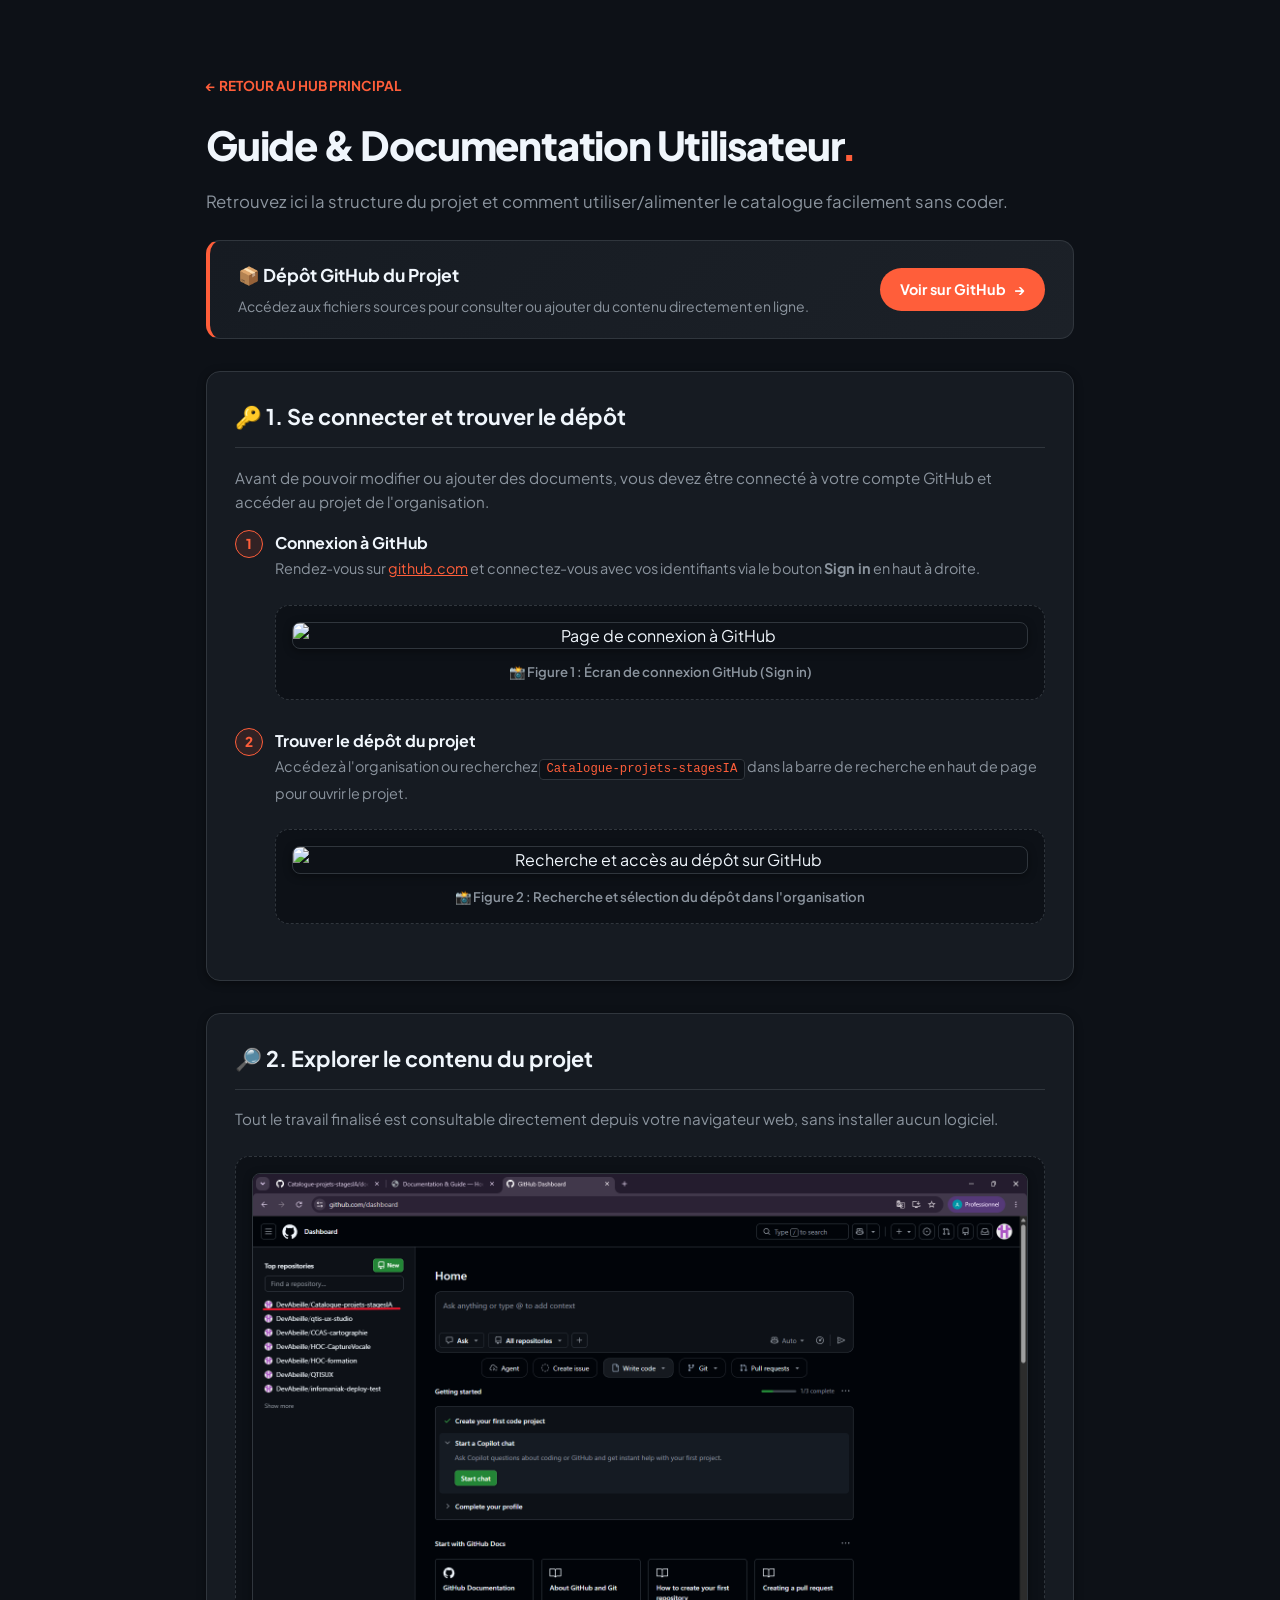
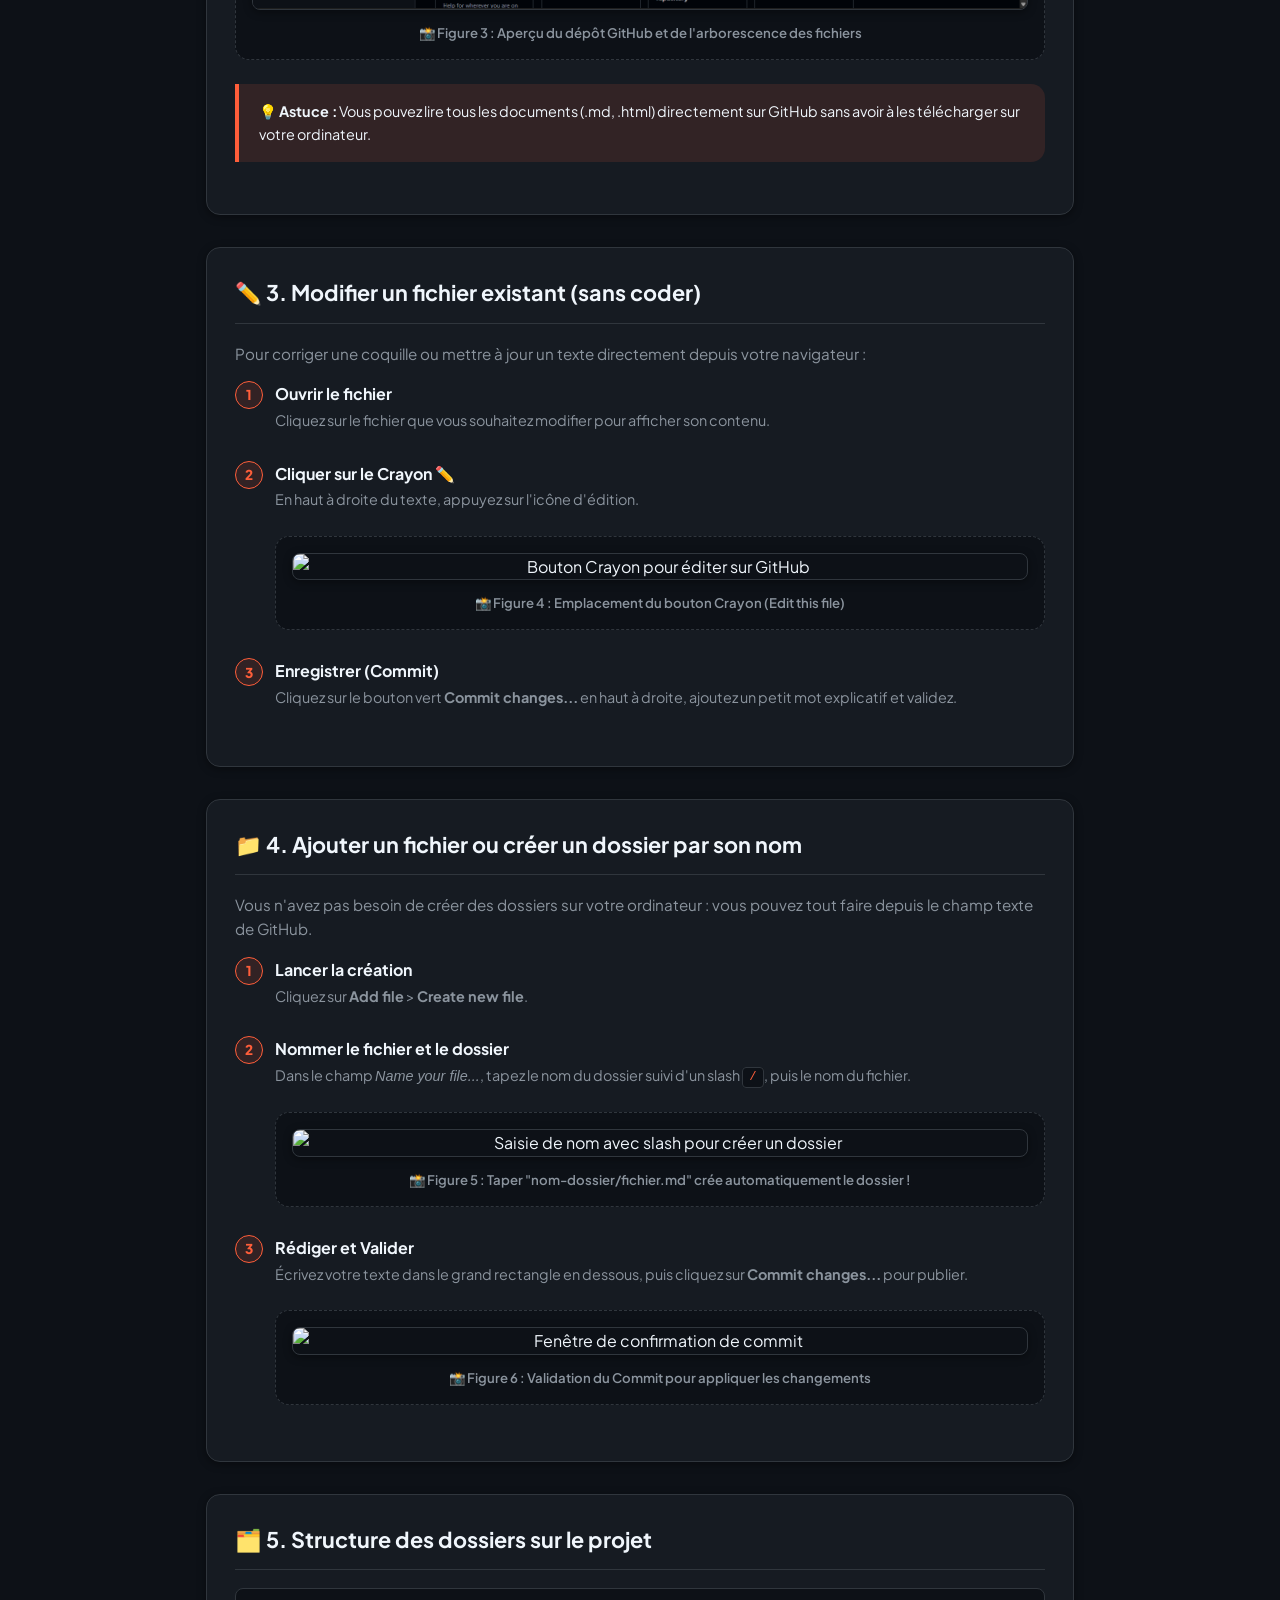
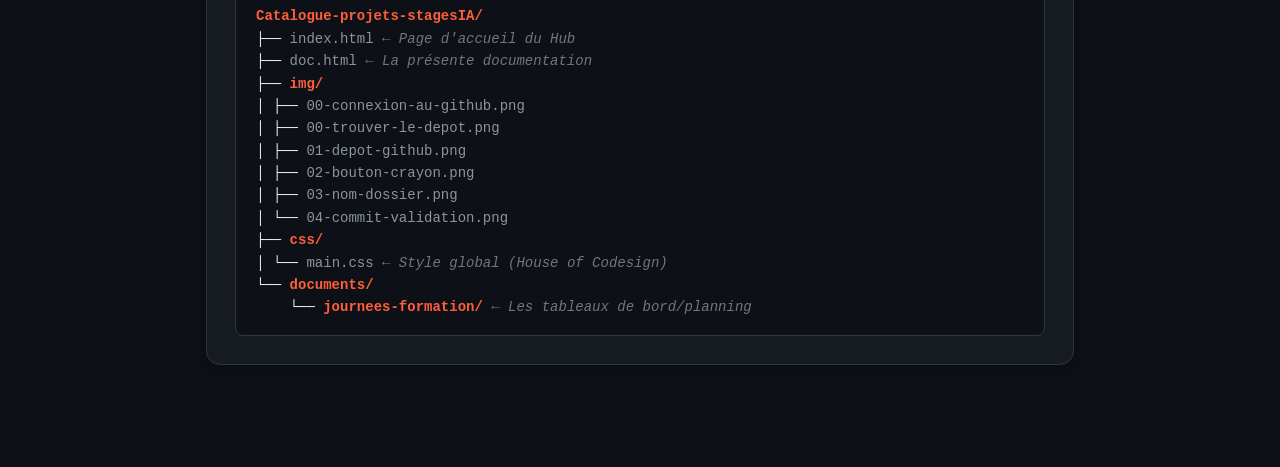
==== commit 997b3970: "Change 'Hello World' to 'Goodbye World'" ====
--- a/index.html
+++ b/index.html
@@ -1,491 +1,379 @@
 <!DOCTYPE html>
 <html lang="fr">
 <head>
-  <meta charset="UTF-8">
-  <meta name="viewport" content="width=device-width, initial-scale=1.0">
-  <title>Hub de Ressources & Documents</title>
-  <link rel="stylesheet" href="css/main.css">
+    <meta charset="UTF-8">
+    <meta name="viewport" content="width=device-width, initial-scale=1.0">
+    <title>Documentation & Guide — House of Codesign</title>
+    
+    <!-- Import du CSS centralisé HOC -->
+    <link rel="stylesheet" href="css/main.css">
+    
+    <style>
+        .doc-container {
+            max-width: 900px;
+            margin: 0 auto;
+            padding: 2rem 1rem;
+        }
+
+        .doc-section {
+            background: var(--card-bg);
+            border: 1px solid var(--border-color);
+            border-radius: var(--radius-lg);
+            padding: 1.75rem;
+            margin-bottom: 2rem;
+            box-shadow: var(--shadow-sm);
+        }
+
+        .doc-section h2 {
+            margin-top: 0;
+            color: var(--text-primary);
+            font-size: 1.35rem;
+            display: flex;
+            align-items: center;
+            gap: 0.5rem;
+            border-bottom: 1px solid var(--border-color);
+            padding-bottom: 0.75rem;
+        }
+
+        /* --- STYLES DES FIGURES & IMAGES --- */
+        .doc-figure {
+            margin: 1.5rem 0;
+            border: 1px dashed var(--border-color);
+            background: var(--bg-color);
+            border-radius: var(--radius-lg);
+            padding: 1rem;
+            text-align: center;
+        }
+
+        .doc-figure img {
+            max-width: 100%;
+            height: auto;
+            border-radius: 8px;
+            border: 1px solid var(--border-color);
+            box-shadow: var(--shadow-sm);
+            display: block;
+            margin: 0 auto 0.75rem auto;
+        }
+
+        .doc-figure figcaption {
+            font-size: 0.825rem;
+            color: var(--text-secondary);
+            font-weight: 600;
+            display: flex;
+            align-items: center;
+            justify-content: center;
+            gap: 0.4rem;
+        }
+
+        /* --- AUTRES COMPOSANTS --- */
+        .file-tree {
+            background: var(--bg-color);
+            border: 1px solid var(--border-color);
+            border-radius: 8px;
+            padding: 1rem 1.25rem;
+            font-family: 'Courier New', Courier, monospace;
+            font-size: 0.875rem;
+            color: var(--text-primary);
+            line-height: 1.6;
+            overflow-x: auto;
+        }
+
+        .file-tree .folder { color: var(--primary); font-weight: bold; }
+        .file-tree .file { color: var(--text-secondary); }
+        .file-tree .comment { color: var(--text-muted); font-style: italic; }
+
+        .steps-list {
+            list-style: none;
+            padding: 0;
+            margin: 0;
+        }
+
+        .steps-list li {
+            position: relative;
+            padding-left: 2.5rem;
+            margin-bottom: 1.75rem;
+        }
+
+        .step-number {
+            position: absolute;
+            left: 0;
+            top: 0;
+            width: 1.75rem;
+            height: 1.75rem;
+            background: var(--primary-light);
+            color: var(--primary);
+            border: 1px solid var(--primary);
+            border-radius: 50%;
+            display: flex;
+            align-items: center;
+            justify-content: center;
+            font-weight: 800;
+            font-size: 0.85rem;
+        }
+
+        .code-inline {
+            background: var(--bg-color);
+            border: 1px solid var(--border-color);
+            padding: 0.15rem 0.4rem;
+            border-radius: 4px;
+            font-family: monospace;
+            font-size: 0.85em;
+            color: var(--primary);
+        }
+
+        .callout-info {
+            background: var(--primary-light);
+            border-left: 4px solid var(--primary);
+            padding: 1rem 1.25rem;
+            border-radius: 0 var(--radius-lg) var(--radius-lg) 0;
+            margin: 1.5rem 0;
+            font-size: 0.9rem;
+            color: var(--text-primary);
+        }
+
+        .github-banner {
+            display: flex;
+            align-items: center;
+            justify-content: space-between;
+            background: linear-gradient(135deg, var(--card-bg) 0%, var(--card-bg-hover) 100%);
+            border: 1px solid var(--border-color);
+            border-left: 4px solid var(--primary);
+            border-radius: var(--radius-lg);
+            padding: 1.25rem 1.75rem;
+            margin-bottom: 2rem;
+            flex-wrap: wrap;
+            gap: 1rem;
+        }
+
+        .btn-github {
+            display: inline-flex;
+            align-items: center;
+            gap: 0.5rem;
+            background: var(--primary);
+            color: #ffffff;
+            padding: 0.6rem 1.25rem;
+            border-radius: var(--radius-pill);
+            text-decoration: none;
+            font-weight: 700;
+            font-size: 0.9rem;
+            transition: var(--transition);
+        }
+
+        .btn-github:hover {
+            background: var(--primary-hover);
+            transform: translateY(-2px);
+        }
+
+        .btn-back {
+            display: inline-flex;
+            align-items: center;
+            gap: 0.35rem;
+            color: var(--primary);
+            text-decoration: none;
+            font-weight: 700;
+            font-size: 0.85rem;
+            margin-bottom: 1rem;
+        }
+    </style>
+
+    <!-- Auto-Theme Script -->
+    <script>
+        (function() {
+            const savedTheme = localStorage.getItem('theme');
+            if (savedTheme === 'light') {
+                document.documentElement.classList.add('light-theme');
+            } else {
+                document.documentElement.classList.remove('light-theme');
+            }
+        })();
+    </script>
 </head>
 <body>
 
-  <div class="container">
-    
-    <!-- En-tête -->
-    <header class="header">
-      <!-- Bouton Switch de Thème (S'aligne en haut à droite) -->
-      <div style="display: flex; justify-content: flex-end; margin-bottom: 1rem;">
-        <button id="theme-toggle" class="switch-btn" onclick="toggleTheme()" title="Changer de thème">
-          🌙 Thème Sombre
-        </button>
-      </div>
-
-      <h1>Hub de Ressources</h1>
-      <p>Retrouvez l'ensemble des documents, outils et présentations centralisés.</p>
-      
-      <!-- Boutons de basculement de Vue -->
-      <div class="view-switcher">
-        <button class="switch-btn active" onclick="switchView(event, 'view-types')">📁 Vue par Types</button>
-        <button class="switch-btn" onclick="switchView(event, 'view-projects')">🎯 Vue par Projets</button>
-      </div>
-    </header>
-
-    <main>
-
-      <!-- ================================================================= -->
-      <!-- VUE 1 : PAR TYPES DE DOCUMENTS (Documents, Outils, Présentations) -->
-      <!-- ================================================================= -->
-      <div id="view-types" class="view-content active">
+    <div class="doc-container">
         
-        <!-- Section Documents -->
-        <section class="section">
-          <h2 class="section-title">📄 Documents & Formations</h2>
-          <div class="grid">
-            
-            <a href="./documents/journees-formation/niv 1 et 2/" class="card">
-              <div class="card-body">
-                <div class="card-header">
-                  <span class="badge badge-documents">Document</span>
-                  <div class="device-indicators">
-                    <span class="status-circle recommended" title="Disponible sur ordinateur">💻</span>
-                    <span class="status-circle recommended" title="Disponible sur mobile">📱</span>
-                  </div>
-                </div>
-                <h3>Formation IA — Niv 1 & 2</h3>
-                <p>Supports et ressources pour le niveau initial des formations IA.</p>
-              </div>
-              <div class="card-footer">
-                <span>Journées Formation</span>
-                <span class="card-link-text">Voir &rarr;</span>
-              </div>
+        <a href="index.html" class="btn-back">&larr; RETOUR AU HUB PRINCIPAL</a>
+
+        <div class="header" style="text-align: left; margin-bottom: 1.5rem;">
+            <h1>Guide & Documentation Utilisateur</h1>
+            <p>Retrouvez ici la structure du projet et comment utiliser/alimenter le catalogue facilement sans coder.</p>
+        </div>
+
+        <!-- BANNIÈRE GITHUB -->
+        <div class="github-banner">
+            <div>
+                <strong style="font-size: 1.1rem; color: var(--text-primary); display: block; margin-bottom: 0.25rem;">
+                    📦 Dépôt GitHub du Projet
+                </strong>
+                <span style="font-size: 0.875rem; color: var(--text-secondary);">
+                    Accédez aux fichiers sources pour consulter ou ajouter du contenu directement en ligne.
+                </span>
+            </div>
+            <a href="https://github.com/devabeille/Catalogue-projets-stagesIA" target="_blank" rel="noopener" class="btn-github">
+                <span>Voir sur GitHub</span> &rarr;
             </a>
-
-            <a href="./documents/journees-formation/niv 3 et 4/" class="card">
-              <div class="card-body">
-                <div class="card-header">
-                  <span class="badge badge-documents">Document</span>
-                  <div class="device-indicators">
-                    <span class="status-circle recommended" title="Disponible sur ordinateur">💻</span>
-                    <span class="status-circle recommended" title="Disponible sur mobile">📱</span>
-                  </div>
-                </div>
-                <h3>Formation IA — Niv 3 & 4</h3>
-                <p>Supports avancés et cas pratiques pour le niveau expérimenté.</p>
-              </div>
-              <div class="card-footer">
-                <span>Journées Formation</span>
-                <span class="card-link-text">Voir &rarr;</span>
-              </div>
-            </a>
-
-            <a href="./documents/liste-outils-ia/" class="card">
-              <div class="card-body">
-                <div class="card-header">
-                  <span class="badge badge-documents">Document</span>
-                  <div class="device-indicators">
-                    <span class="status-circle recommended" title="Disponible sur ordinateur">💻</span>
-                    <span class="status-circle recommended" title="Disponible sur mobile">📱</span>
-                  </div>
-                </div>
-                <h3>Liste des Outils IA</h3>
-                <p>Panorama des meilleurs outils IA pour le quotidien, la création et le dev.</p>
-              </div>
-              <div class="card-footer">
-                <span>Ressources</span>
-                <span class="card-link-text">Voir &rarr;</span>
-              </div>
-            </a>
-
-            <a href="./documents/liste-idees-ia/" class="card">
-              <div class="card-body">
-                <div class="card-header">
-                  <span class="badge badge-documents">Document</span>
-                  <div class="device-indicators">
-                    <span class="status-circle recommended" title="Disponible sur ordinateur">💻</span>
-                    <span class="status-circle recommended" title="Disponible sur mobile">📱</span>
-                  </div>
-                </div>
-                <h3>Liste des Idées IA</h3>
-                <p>Catalogue des pistes R&D, idées de projets et cas d'usages IA issus des ateliers.</p>
-              </div>
-              <div class="card-footer">
-                <span>Ressources</span>
-                <span class="card-link-text">Voir &rarr;</span>
-              </div>
-            </a>
-
-            <a href="https://miro.com/app/board/uXjVHRDymLs=/?share_link_id=592314307689" class="card">
-              <div class="card-body">
-                <div class="card-header">
-                  <span class="badge badge-documents">Document</span>
-                  <div class="device-indicators">
-                    <span class="status-circle recommended" title="Recommandé sur ordinateur">💻</span>
-                  </div>
-                </div>
-                <h3>Espace Miro</h3>
-                <p>Lien et restitution des tableaux blancs collaboratifs Miro.</p>
-              </div>
-              <div class="card-footer">
-                <span>Ressources</span>
-                <span class="card-link-text">Voir &rarr;</span>
-              </div>
-            </a>
-
-          </div>
-        </section>
-
-        <!-- Section Outils -->
-        <section class="section">
-          <h2 class="section-title">🛠️ Outils & Scripts</h2>
-          <div class="grid">
-
-            <a href="https://hoc-capture-vocale.vercel.app" target="_blank" rel="noopener noreferrer" class="card">
-              <div class="card-body">
-                <div class="card-header">
-                   <span class="badge badge-outils">Application Externe ↗</span>
-                   <div class="device-indicators">
-                     <span class="status-circle recommended" title="Disponible sur ordinateur">💻</span>
-                     <span class="status-circle recommended" title="Disponible sur mobile">📱</span>
-                   </div>
-                </div>
-                <h3>HOC Capture</h3>
-                <p>Outil de capture et de documentation rapide.</p>
-              </div>
-              <div class="card-footer">
-                <span>Lancer l'App</span>
-                <span class="card-link-text">Ouvrir ↗</span>
-              </div>
-            </a>
-
-            <!-- SANS INDICATEURS (Exclu : HOC Formation) -->
-            <a href="./outils/hoc-formation/" class="card">
-              <div class="card-body">
-                <div class="card-header">
-                  <span class="badge badge-outils">Outil</span>
-                </div>
-                <h3>HOC Formation</h3>
-                <p>Module interactif dédié au suivi des formations.</p>
-              </div>
-              <div class="card-footer">
-                <span>Application</span>
-                <span class="card-link-text">Voir &rarr;</span>
-              </div>
-            </a>
-
-            <a href="./outils/scripts/" class="card">
-              <div class="card-body">
-                <div class="card-header">
-                  <span class="badge badge-outils">Outil</span>
-                  <div class="device-indicators">
-                    <span class="status-circle recommended" title="Ordi uniquement">💻</span>
-                  </div>
-                </div>
-                <h3>Scripts Références Projets</h3>
-                <p>Scripts Google Apps Script pour centraliser les données et générer les slides.</p>
-              </div>
-              <div class="card-footer">
-                <span>Code</span>
-                <span class="card-link-text">Voir &rarr;</span>
-              </div>
-            </a>
-
-          </div>
-        </section>
-
-        <!-- Section Présentations -->
-        <section class="section">
-          <h2 class="section-title">📊 Présentations</h2>
-          <div class="grid">
-
-            <a href="./presentations/histoire-ia/" class="card">
-              <div class="card-body">
-                <div class="card-header">
-                  <span class="badge badge-presentations">Présentation</span>
-                  <div class="device-indicators">
-                    <span class="status-circle recommended" title="Disponible sur ordinateur">💻</span>
-                    <span class="status-circle recommended" title="Disponible sur mobile">📱</span>
-                  </div>
-                </div>
-                <h3>Histoire de l'IA</h3>
-                <p>Retracez les grandes étapes et évolutions de l'Intelligence Artificielle.</p>
-              </div>
-              <div class="card-footer">
-                <span>Diaporama</span>
-                <span class="card-link-text">Voir &rarr;</span>
-              </div>
-            </a>
-
-            <a href="./presentations/notebooklm/" class="card">
-              <div class="card-body">
-                <div class="card-header">
-                  <span class="badge badge-presentations">Présentation</span>
-                  <div class="device-indicators">
-                    <span class="status-circle recommended" title="Disponible sur ordinateur">💻</span>
-                    <span class="status-circle recommended" title="Disponible sur mobile">📱</span>
-                  </div>
-                </div>
-                <h3>Guide NotebookLM</h3>
-                <p>Présentation complète de l'outil NotebookLM et de ses usages.</p>
-              </div>
-              <div class="card-footer">
-                <span>Diaporama</span>
-                <span class="card-link-text">Voir &rarr;</span>
-              </div>
-            </a>
-
-          </div>
-        </section>
-
-      </div>
-
-
-      <!-- ================================================================= -->
-      <!-- VUE 2 : PAR PROJETS (Formations IA, Outils Métier, etc.)          -->
-      <!-- ================================================================= -->
-      <div id="view-projects" class="view-content" style="display: none;">
-        
-        <!-- Projet : Formations à l'IA -->
-        <section class="section">
-          <h2 class="section-title">🎓 Projet : Formations à l'IA</h2>
-          <p class="section-subtitle">Retrouvez tous les documents, cours et diaporamas associés aux parcours de formation IA.</p>
-          
-          <div class="grid">
-
-            <a href="./documents/journees-formation/niv 1 et 2/" class="card">
-              <div class="card-body">
-                <div class="card-header">
-                  <span class="badge badge-documents">Document</span>
-                  <div class="device-indicators">
-                    <span class="status-circle recommended" title="Disponible sur ordinateur">💻</span>
-                    <span class="status-circle recommended" title="Disponible sur mobile">📱</span>
-                  </div>
-                </div>
-                <h3>Formation IA — Niv 1 & 2</h3>
-                <p>Supports de cours et cas d'usage pratiques pour débuter.</p>
-              </div>
-              <div class="card-footer">
-                <span>Niveau 1 & 2</span>
-                <span class="card-link-text">Voir &rarr;</span>
-              </div>
-            </a>
-
-            <a href="./documents/journees-formation/niv 3 et 4/" class="card">
-              <div class="card-body">
-                <div class="card-header">
-                  <span class="badge badge-documents">Document</span>
-                  <div class="device-indicators">
-                    <span class="status-circle recommended" title="Disponible sur ordinateur">💻</span>
-                    <span class="status-circle recommended" title="Disponible sur mobile">📱</span>
-                  </div>
-                </div>
-                <h3>Formation IA — Niv 3 & 4</h3>
-                <p>Approfondissement et automatisation avancée.</p>
-              </div>
-              <div class="card-footer">
-                <span>Niveau 3 & 4</span>
-                <span class="card-link-text">Voir &rarr;</span>
-              </div>
-            </a>
-
-            <a href="./presentations/histoire-ia/" class="card">
-              <div class="card-body">
-                <div class="card-header">
-                  <span class="badge badge-presentations">Présentation</span>
-                  <div class="device-indicators">
-                    <span class="status-circle recommended" title="Disponible sur ordinateur">💻</span>
-                    <span class="status-circle recommended" title="Disponible sur mobile">📱</span>
-                  </div>
-                </div>
-                <h3>Histoire de l'IA</h3>
-                <p>Introduction à la culture générale et historique de l'IA.</p>
-              </div>
-              <div class="card-footer">
-                <span>Introduction</span>
-                <span class="card-link-text">Voir &rarr;</span>
-              </div>
-            </a>
-
-            <a href="./presentations/notebooklm/" class="card">
-              <div class="card-body">
-                <div class="card-header">
-                  <span class="badge badge-presentations">Présentation</span>
-                  <div class="device-indicators">
-                    <span class="status-circle recommended" title="Disponible sur ordinateur">💻</span>
-                    <span class="status-circle recommended" title="Disponible sur mobile">📱</span>
-                  </div>
-                </div>
-                <h3>Guide NotebookLM</h3>
-                <p>Analyse de documents et génération de résumés intelligents.</p>
-              </div>
-              <div class="card-footer">
-                <span>Outil IA</span>
-                <span class="card-link-text">Voir &rarr;</span>
-              </div>
-            </a>
-
-            <a href="./documents/liste-outils-ia/" class="card">
-              <div class="card-body">
-                <div class="card-header">
-                  <span class="badge badge-documents">Document</span>
-                  <div class="device-indicators">
-                    <span class="status-circle recommended" title="Disponible sur ordinateur">💻</span>
-                    <span class="status-circle recommended" title="Disponible sur mobile">📱</span>
-                  </div>
-                </div>
-                <h3>Liste des Outils IA</h3>
-                <p>Panorama des meilleurs outils IA pour le quotidien, la création et le dev.</p>
-              </div>
-              <div class="card-footer">
-                <span>Répertoire</span>
-                <span class="card-link-text">Voir &rarr;</span>
-              </div>
-            </a>
-
-            <a href="./documents/liste-idees-ia/" class="card">
-              <div class="card-body">
-                <div class="card-header">
-                  <span class="badge badge-documents">Document</span>
-                  <div class="device-indicators">
-                    <span class="status-circle recommended" title="Disponible sur ordinateur">💻</span>
-                    <span class="status-circle recommended" title="Disponible sur mobile">📱</span>
-                  </div>
-                </div>
-                <h3>Liste des Idées IA</h3>
-                <p>Catalogue des pistes R&D, idées de projets et cas d'usages IA issus des ateliers.</p>
-              </div>
-              <div class="card-footer">
-                <span>Ressources</span>
-                <span class="card-link-text">Voir &rarr;</span>
-              </div>
-            </a>
-
-          </div>
-        </section>
-
-        <!-- Projet : Suite d'Outils HOC & Scripts -->
-        <section class="section">
-          <h2 class="section-title">⚙️ Projet : Suite HOC & Scripts Internes</h2>
-          <p class="section-subtitle">Applications et utilitaires développés pour la capture et le suivi.</p>
-
-          <div class="grid">
-
-            <a href="https://hoc-capture-vocale.vercel.app" target="_blank" rel="noopener noreferrer" class="card">
-              <div class="card-body">
-                <div class="card-header">
-                   <span class="badge badge-outils">Application Externe ↗</span>
-                   <div class="device-indicators">
-                     <span class="status-circle recommended" title="Disponible sur ordinateur">💻</span>
-                     <span class="status-circle recommended" title="Disponible sur mobile">📱</span>
-                   </div>
-                </div>
-                <h3>HOC Capture</h3>
-                <p>Outil de capture et de documentation rapide.</p>
-              </div>
-              <div class="card-footer">
-                <span>Lancer l'App</span>
-                <span class="card-link-text">Ouvrir ↗</span>
-              </div>
-            </a>
-
-            <!-- SANS INDICATEURS (Exclu : HOC Formation) -->
-            <a href="./outils/hoc-formation/" class="card">
-              <div class="card-body">
-                <div class="card-header">
-                  <span class="badge badge-outils">Outil</span>
-                </div>
-                <h3>HOC Formation</h3>
-                <p>Tableau de suivi des formations HOC.</p>
-              </div>
-              <div class="card-footer">
-                <span>Suivi</span>
-                <span class="card-link-text">Voir &rarr;</span>
-              </div>
-            </a>
-
-            <a href="./outils/scripts/" class="card">
-              <div class="card-body">
-                <div class="card-header">
-                  <span class="badge badge-outils">Outil</span>
-                  <div class="device-indicators">
-                    <span class="status-circle recommended" title="Ordi uniquement">💻</span>
-                  </div>
-                </div>
-                <h3>Scripts Références Projets</h3>
-                <p>Scripts Google Apps Script pour centraliser les données et générer les slides.</p>
-              </div>
-              <div class="card-footer">
-                <span>Scripts</span>
-                <span class="card-link-text">Voir &rarr;</span>
-              </div>
-            </a>
-
-            <a href="https://miro.com/app/board/uXjVHRDymLs=/?share_link_id=592314307689" class="card">
-              <div class="card-body">
-                <div class="card-header">
-                  <span class="badge badge-documents">Document</span>
-                  <div class="device-indicators">
-                    <span class="status-circle recommended" title="Recommandé sur ordinateur">💻</span>
-                  </div>
-                </div>
-                <h3>Espace Miro</h3>
-                <p>Tableaux de cadrage et réflexion collaborative.</p>
-              </div>
-              <div class="card-footer">
-                <span>Miro</span>
-                <span class="card-link-text">Voir &rarr;</span>
-              </div>
-            </a>
-
-          </div>
-        </section>
-
-      </div>
-
-    </main>
-  </div>
-
-  <script>
-    // Basculement des vues (Types vs Projets)
-    function switchView(event, targetViewId) {
-      const views = document.querySelectorAll('.view-content');
-      views.forEach(view => view.style.display = 'none');
-
-      const buttons = document.querySelectorAll('.view-switcher .switch-btn');
-      buttons.forEach(btn => btn.classList.remove('active'));
-
-      document.getElementById(targetViewId).style.display = 'block';
-      event.currentTarget.classList.add('active');
-    }
-
-    // Gestion du Thème (Clair / Sombre)
-    function toggleTheme() {
-      const body = document.body;
-      const themeBtn = document.getElementById('theme-toggle');
-      
-      body.classList.toggle('light-theme');
-      
-      if (body.classList.contains('light-theme')) {
-        themeBtn.textContent = '☀️ Thème Clair';
-        localStorage.setItem('theme', 'light');
-      } else {
-        themeBtn.textContent = '🌙 Thème Sombre';
-        localStorage.setItem('theme', 'dark');
-      }
-    }
-
-    // Application du thème mémorisé au chargement
-    document.addEventListener('DOMContentLoaded', () => {
-      const savedTheme = localStorage.getItem('theme');
-      if (savedTheme === 'light') {
-        document.body.classList.add('light-theme');
-        document.getElementById('theme-toggle').textContent = '☀️ Thème Clair';
-      }
-    });
-  </script>
+        </div>
+
+        <!-- SECTION 0 : CONNEXION & RECHERCHE DU DÉPÔT -->
+        <div class="doc-section">
+            <h2>🔑 1. Se connecter et trouver le dépôt</h2>
+            <p style="color: var(--text-secondary); font-size: 0.95rem;">
+                Avant de pouvoir modifier ou ajouter des documents, vous devez être connecté à votre compte GitHub et accéder au projet de l'organisation.
+            </p>
+
+            <ul class="steps-list">
+                <li>
+                    <span class="step-number">1</span>
+                    <strong style="color: var(--text-primary);">Connexion à GitHub</strong><br>
+                    <span style="color: var(--text-secondary); font-size: 0.9rem;">
+                        Rendez-vous sur <a href="https://github.com" target="_blank" style="color: var(--primary);">github.com</a> et connectez-vous avec vos identifiants via le bouton <strong>Sign in</strong> en haut à droite.
+                    </span>
+
+                    <figure class="doc-figure">
+                        <!-- IMAGE 00-a -->
+                        <img src="img/00-connexion-au-github.png" alt="Page de connexion à GitHub">
+                        <figcaption>📸 Figure 1 : Écran de connexion GitHub (Sign in)</figcaption>
+                    </figure>
+                </li>
+
+                <li>
+                    <span class="step-number">2</span>
+                    <strong style="color: var(--text-primary);">Trouver le dépôt du projet</strong><br>
+                    <span style="color: var(--text-secondary); font-size: 0.9rem;">
+                        Accédez à l'organisation ou recherchez <span class="code-inline">Catalogue-projets-stagesIA</span> dans la barre de recherche en haut de page pour ouvrir le projet.
+                    </span>
+
+                    <figure class="doc-figure">
+                        <!-- IMAGE 00-b -->
+                        <img src="img/00-trouver-le-depot.png" alt="Recherche et accès au dépôt sur GitHub">
+                        <figcaption>📸 Figure 2 : Recherche et sélection du dépôt dans l'organisation</figcaption>
+                    </figure>
+                </li>
+            </ul>
+        </div>
+
+        <!-- SECTION 1 : RETROUVER LE TRAVAIL -->
+        <div class="doc-section">
+            <h2>🔎 2. Explorer le contenu du projet</h2>
+            <p style="color: var(--text-secondary); font-size: 0.95rem;">
+                Tout le travail finalisé est consultable directement depuis votre navigateur web, sans installer aucun logiciel.
+            </p>
+
+            <figure class="doc-figure">
+                <img src="img/01-depot-github.png" alt="Interface du dépôt GitHub devabeille">
+                <figcaption>📸 Figure 3 : Aperçu du dépôt GitHub et de l'arborescence des fichiers</figcaption>
+            </figure>
+
+            <div class="callout-info">
+                💡 <strong>Astuce :</strong> Vous pouvez lire tous les documents (.md, .html) directement sur GitHub sans avoir à les télécharger sur votre ordinateur.
+            </div>
+        </div>
+
+        <!-- SECTION 2 : MODIFIER UN FICHIER -->
+        <div class="doc-section">
+            <h2>✏️ 3. Modifier un fichier existant (sans coder)</h2>
+            <p style="color: var(--text-secondary); font-size: 0.95rem;">
+                Pour corriger une coquille ou mettre à jour un texte directement depuis votre navigateur :
+            </p>
+
+            <ul class="steps-list">
+                <li>
+                    <span class="step-number">1</span>
+                    <strong style="color: var(--text-primary);">Ouvrir le fichier</strong><br>
+                    <span style="color: var(--text-secondary); font-size: 0.9rem;">
+                        Cliquez sur le fichier que vous souhaitez modifier pour afficher son contenu.
+                    </span>
+                </li>
+
+                <li>
+                    <span class="step-number">2</span>
+                    <strong style="color: var(--text-primary);">Cliquer sur le Crayon ✏️</strong><br>
+                    <span style="color: var(--text-secondary); font-size: 0.9rem;">
+                        En haut à droite du texte, appuyez sur l'icône d'édition.
+                    </span>
+
+                    <figure class="doc-figure">
+                        <img src="img/02-bouton-crayon.png" alt="Bouton Crayon pour éditer sur GitHub">
+                        <figcaption>📸 Figure 4 : Emplacement du bouton Crayon (Edit this file)</figcaption>
+                    </figure>
+                </li>
+
+                <li>
+                    <span class="step-number">3</span>
+                    <strong style="color: var(--text-primary);">Enregistrer (Commit)</strong><br>
+                    <span style="color: var(--text-secondary); font-size: 0.9rem;">
+                        Cliquez sur le bouton vert <strong>Commit changes...</strong> en haut à droite, ajoutez un petit mot explicatif et validez.
+                    </span>
+                </li>
+            </ul>
+        </div>
+
+        <!-- SECTION 3 : CRÉER FICHIER ET DOSSIER -->
+        <div class="doc-section">
+            <h2>📁 4. Ajouter un fichier ou créer un dossier par son nom</h2>
+            <p style="color: var(--text-secondary); font-size: 0.95rem;">
+                Vous n'avez pas besoin de créer des dossiers sur votre ordinateur : vous pouvez tout faire depuis le champ texte de GitHub.
+            </p>
+
+            <ul class="steps-list">
+                <li>
+                    <span class="step-number">1</span>
+                    <strong style="color: var(--text-primary);">Lancer la création</strong><br>
+                    <span style="color: var(--text-secondary); font-size: 0.9rem;">
+                        Cliquez sur <strong>Add file</strong> &gt; <strong>Create new file</strong>.
+                    </span>
+                </li>
+
+                <li>
+                    <span class="step-number">2</span>
+                    <strong style="color: var(--text-primary);">Nommer le fichier et le dossier</strong><br>
+                    <span style="color: var(--text-secondary); font-size: 0.9rem;">
+                        Dans le champ <i>Name your file...</i>, tapez le nom du dossier suivi d'un slash <span class="code-inline">/</span>, puis le nom du fichier.
+                    </span>
+
+                    <figure class="doc-figure">
+                        <img src="img/03-nom-dossier.png" alt="Saisie de nom avec slash pour créer un dossier">
+                        <figcaption>📸 Figure 5 : Taper "nom-dossier/fichier.md" crée automatiquement le dossier !</figcaption>
+                    </figure>
+                </li>
+
+                <li>
+                    <span class="step-number">3</span>
+                    <strong style="color: var(--text-primary);">Rédiger et Valider</strong><br>
+                    <span style="color: var(--text-secondary); font-size: 0.9rem;">
+                        Écrivez votre texte dans le grand rectangle en dessous, puis cliquez sur <strong>Commit changes...</strong> pour publier.
+                    </span>
+
+                    <figure class="doc-figure">
+                        <img src="img/04-commit-validation.png" alt="Fenêtre de confirmation de commit">
+                        <figcaption>📸 Figure 6 : Validation du Commit pour appliquer les changements</figcaption>
+                    </figure>
+                </li>
+            </ul>
+        </div>
+
+        <!-- ARBORESCENCE TECHNIQUE -->
+        <div class="doc-section">
+            <h2>🗂️ 5. Structure des dossiers sur le projet</h2>
+            <div class="file-tree">
+                <span class="folder">Catalogue-projets-stagesIA/</span><br>
+                ├── <span class="file">index.html</span> <span class="comment">← Page d'accueil du Hub</span><br>
+                ├── <span class="file">doc.html</span> <span class="comment">← La présente documentation</span><br>
+                ├── <span class="folder">img/</span><br>
+                │   ├── <span class="file">00-connexion-au-github.png</span><br>
+                │   ├── <span class="file">00-trouver-le-depot.png</span><br>
+                │   ├── <span class="file">01-depot-github.png</span><br>
+                │   ├── <span class="file">02-bouton-crayon.png</span><br>
+                │   ├── <span class="file">03-nom-dossier.png</span><br>
+                │   └── <span class="file">04-commit-validation.png</span><br>
+                ├── <span class="folder">css/</span><br>
+                │   └── <span class="file">main.css</span> <span class="comment">← Style global (House of Codesign)</span><br>
+                └── <span class="folder">documents/</span><br>
+                &nbsp;&nbsp;&nbsp;&nbsp;└── <span class="folder">journees-formation/</span> <span class="comment">← Les tableaux de bord/planning</span>
+            </div>
+        </div>
+
+    </div>
 
 </body>
-  <footer style="margin-top: 3rem; padding: 1.5rem 0; text-align: center; border-top: 1px solid var(--border-color, #30363d);">
-  <a href="doc.html" style="color: var(--text-muted, #8b949e); font-size: 0.825rem; font-weight: 600; text-decoration: none; opacity: 0.75; transition: all 0.2s ease;" onmouseover="this.style.opacity='1'; this.style.color='var(--primary, #ff5e3a)';" onmouseout="this.style.opacity='0.75'; this.style.color='var(--text-muted, #8b949e)';">
-    📖 Documentation & Guide GitHub
-  </a>
-</footer>
 </html>
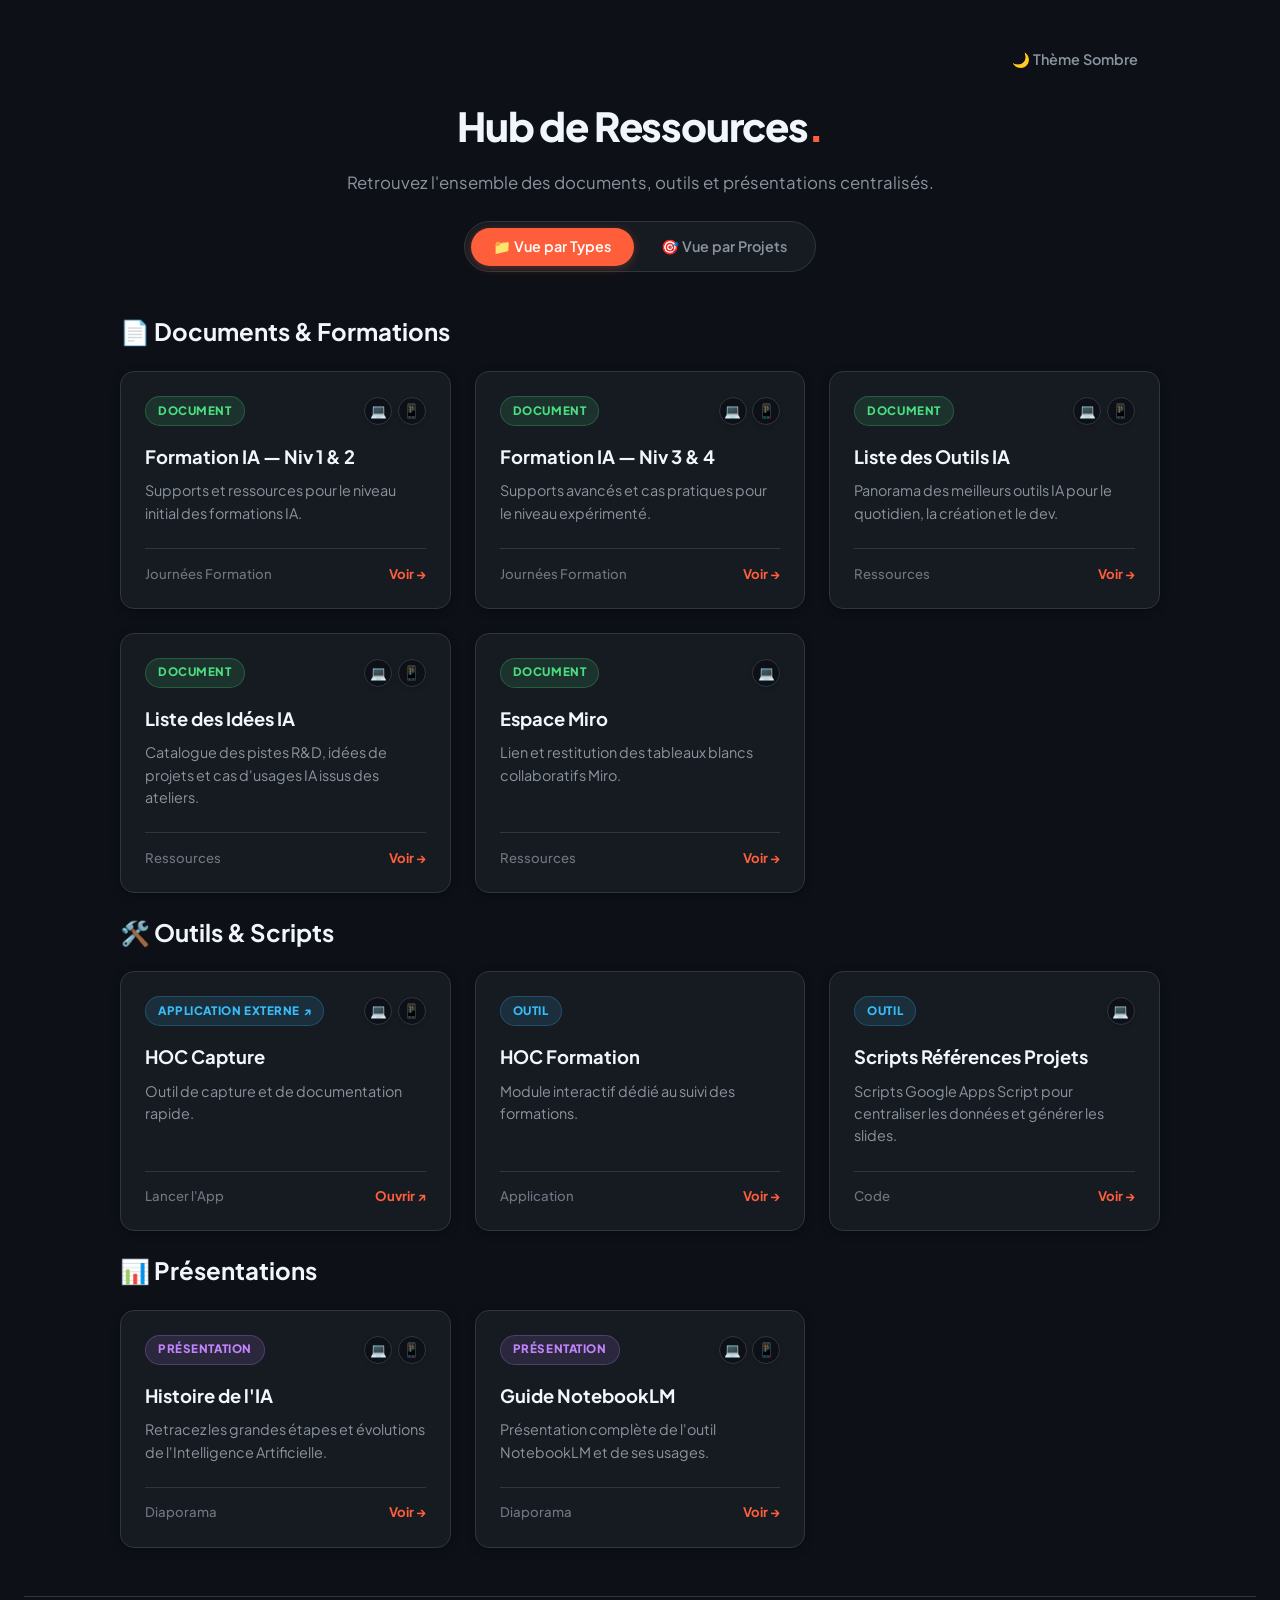
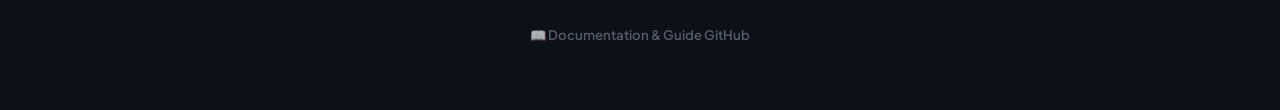
==== commit da068ad7: "Update print statement from 'Hello' to 'Goodbye'" ====
--- a/index.html
+++ b/index.html
@@ -1,379 +1,491 @@
 <!DOCTYPE html>
 <html lang="fr">
 <head>
-    <meta charset="UTF-8">
-    <meta name="viewport" content="width=device-width, initial-scale=1.0">
-    <title>Documentation & Guide — House of Codesign</title>
-    
-    <!-- Import du CSS centralisé HOC -->
-    <link rel="stylesheet" href="css/main.css">
-    
-    <style>
-        .doc-container {
-            max-width: 900px;
-            margin: 0 auto;
-            padding: 2rem 1rem;
-        }
-
-        .doc-section {
-            background: var(--card-bg);
-            border: 1px solid var(--border-color);
-            border-radius: var(--radius-lg);
-            padding: 1.75rem;
-            margin-bottom: 2rem;
-            box-shadow: var(--shadow-sm);
-        }
-
-        .doc-section h2 {
-            margin-top: 0;
-            color: var(--text-primary);
-            font-size: 1.35rem;
-            display: flex;
-            align-items: center;
-            gap: 0.5rem;
-            border-bottom: 1px solid var(--border-color);
-            padding-bottom: 0.75rem;
-        }
-
-        /* --- STYLES DES FIGURES & IMAGES --- */
-        .doc-figure {
-            margin: 1.5rem 0;
-            border: 1px dashed var(--border-color);
-            background: var(--bg-color);
-            border-radius: var(--radius-lg);
-            padding: 1rem;
-            text-align: center;
-        }
-
-        .doc-figure img {
-            max-width: 100%;
-            height: auto;
-            border-radius: 8px;
-            border: 1px solid var(--border-color);
-            box-shadow: var(--shadow-sm);
-            display: block;
-            margin: 0 auto 0.75rem auto;
-        }
-
-        .doc-figure figcaption {
-            font-size: 0.825rem;
-            color: var(--text-secondary);
-            font-weight: 600;
-            display: flex;
-            align-items: center;
-            justify-content: center;
-            gap: 0.4rem;
-        }
-
-        /* --- AUTRES COMPOSANTS --- */
-        .file-tree {
-            background: var(--bg-color);
-            border: 1px solid var(--border-color);
-            border-radius: 8px;
-            padding: 1rem 1.25rem;
-            font-family: 'Courier New', Courier, monospace;
-            font-size: 0.875rem;
-            color: var(--text-primary);
-            line-height: 1.6;
-            overflow-x: auto;
-        }
-
-        .file-tree .folder { color: var(--primary); font-weight: bold; }
-        .file-tree .file { color: var(--text-secondary); }
-        .file-tree .comment { color: var(--text-muted); font-style: italic; }
-
-        .steps-list {
-            list-style: none;
-            padding: 0;
-            margin: 0;
-        }
-
-        .steps-list li {
-            position: relative;
-            padding-left: 2.5rem;
-            margin-bottom: 1.75rem;
-        }
-
-        .step-number {
-            position: absolute;
-            left: 0;
-            top: 0;
-            width: 1.75rem;
-            height: 1.75rem;
-            background: var(--primary-light);
-            color: var(--primary);
-            border: 1px solid var(--primary);
-            border-radius: 50%;
-            display: flex;
-            align-items: center;
-            justify-content: center;
-            font-weight: 800;
-            font-size: 0.85rem;
-        }
-
-        .code-inline {
-            background: var(--bg-color);
-            border: 1px solid var(--border-color);
-            padding: 0.15rem 0.4rem;
-            border-radius: 4px;
-            font-family: monospace;
-            font-size: 0.85em;
-            color: var(--primary);
-        }
-
-        .callout-info {
-            background: var(--primary-light);
-            border-left: 4px solid var(--primary);
-            padding: 1rem 1.25rem;
-            border-radius: 0 var(--radius-lg) var(--radius-lg) 0;
-            margin: 1.5rem 0;
-            font-size: 0.9rem;
-            color: var(--text-primary);
-        }
-
-        .github-banner {
-            display: flex;
-            align-items: center;
-            justify-content: space-between;
-            background: linear-gradient(135deg, var(--card-bg) 0%, var(--card-bg-hover) 100%);
-            border: 1px solid var(--border-color);
-            border-left: 4px solid var(--primary);
-            border-radius: var(--radius-lg);
-            padding: 1.25rem 1.75rem;
-            margin-bottom: 2rem;
-            flex-wrap: wrap;
-            gap: 1rem;
-        }
-
-        .btn-github {
-            display: inline-flex;
-            align-items: center;
-            gap: 0.5rem;
-            background: var(--primary);
-            color: #ffffff;
-            padding: 0.6rem 1.25rem;
-            border-radius: var(--radius-pill);
-            text-decoration: none;
-            font-weight: 700;
-            font-size: 0.9rem;
-            transition: var(--transition);
-        }
-
-        .btn-github:hover {
-            background: var(--primary-hover);
-            transform: translateY(-2px);
-        }
-
-        .btn-back {
-            display: inline-flex;
-            align-items: center;
-            gap: 0.35rem;
-            color: var(--primary);
-            text-decoration: none;
-            font-weight: 700;
-            font-size: 0.85rem;
-            margin-bottom: 1rem;
-        }
-    </style>
-
-    <!-- Auto-Theme Script -->
-    <script>
-        (function() {
-            const savedTheme = localStorage.getItem('theme');
-            if (savedTheme === 'light') {
-                document.documentElement.classList.add('light-theme');
-            } else {
-                document.documentElement.classList.remove('light-theme');
-            }
-        })();
-    </script>
+  <meta charset="UTF-8">
+  <meta name="viewport" content="width=device-width, initial-scale=1.0">
+  <title>Hub de Ressources & Documents</title>
+  <link rel="stylesheet" href="css/main.css">
 </head>
 <body>
 
-    <div class="doc-container">
+  <div class="container">
+    
+    <!-- En-tête -->
+    <header class="header">
+      <!-- Bouton Switch de Thème (S'aligne en haut à droite) -->
+      <div style="display: flex; justify-content: flex-end; margin-bottom: 1rem;">
+        <button id="theme-toggle" class="switch-btn" onclick="toggleTheme()" title="Changer de thème">
+          🌙 Thème Sombre
+        </button>
+      </div>
+
+      <h1>Hub de Ressources</h1>
+      <p>Retrouvez l'ensemble des documents, outils et présentations centralisés.</p>
+      
+      <!-- Boutons de basculement de Vue -->
+      <div class="view-switcher">
+        <button class="switch-btn active" onclick="switchView(event, 'view-types')">📁 Vue par Types</button>
+        <button class="switch-btn" onclick="switchView(event, 'view-projects')">🎯 Vue par Projets</button>
+      </div>
+    </header>
+
+    <main>
+
+      <!-- ================================================================= -->
+      <!-- VUE 1 : PAR TYPES DE DOCUMENTS (Documents, Outils, Présentations) -->
+      <!-- ================================================================= -->
+      <div id="view-types" class="view-content active">
         
-        <a href="index.html" class="btn-back">&larr; RETOUR AU HUB PRINCIPAL</a>
-
-        <div class="header" style="text-align: left; margin-bottom: 1.5rem;">
-            <h1>Guide & Documentation Utilisateur</h1>
-            <p>Retrouvez ici la structure du projet et comment utiliser/alimenter le catalogue facilement sans coder.</p>
-        </div>
-
-        <!-- BANNIÈRE GITHUB -->
-        <div class="github-banner">
-            <div>
-                <strong style="font-size: 1.1rem; color: var(--text-primary); display: block; margin-bottom: 0.25rem;">
-                    📦 Dépôt GitHub du Projet
-                </strong>
-                <span style="font-size: 0.875rem; color: var(--text-secondary);">
-                    Accédez aux fichiers sources pour consulter ou ajouter du contenu directement en ligne.
-                </span>
-            </div>
-            <a href="https://github.com/devabeille/Catalogue-projets-stagesIA" target="_blank" rel="noopener" class="btn-github">
-                <span>Voir sur GitHub</span> &rarr;
-            </a>
-        </div>
-
-        <!-- SECTION 0 : CONNEXION & RECHERCHE DU DÉPÔT -->
-        <div class="doc-section">
-            <h2>🔑 1. Se connecter et trouver le dépôt</h2>
-            <p style="color: var(--text-secondary); font-size: 0.95rem;">
-                Avant de pouvoir modifier ou ajouter des documents, vous devez être connecté à votre compte GitHub et accéder au projet de l'organisation.
-            </p>
-
-            <ul class="steps-list">
-                <li>
-                    <span class="step-number">1</span>
-                    <strong style="color: var(--text-primary);">Connexion à GitHub</strong><br>
-                    <span style="color: var(--text-secondary); font-size: 0.9rem;">
-                        Rendez-vous sur <a href="https://github.com" target="_blank" style="color: var(--primary);">github.com</a> et connectez-vous avec vos identifiants via le bouton <strong>Sign in</strong> en haut à droite.
-                    </span>
-
-                    <figure class="doc-figure">
-                        <!-- IMAGE 00-a -->
-                        <img src="img/00-connexion-au-github.png" alt="Page de connexion à GitHub">
-                        <figcaption>📸 Figure 1 : Écran de connexion GitHub (Sign in)</figcaption>
-                    </figure>
-                </li>
-
-                <li>
-                    <span class="step-number">2</span>
-                    <strong style="color: var(--text-primary);">Trouver le dépôt du projet</strong><br>
-                    <span style="color: var(--text-secondary); font-size: 0.9rem;">
-                        Accédez à l'organisation ou recherchez <span class="code-inline">Catalogue-projets-stagesIA</span> dans la barre de recherche en haut de page pour ouvrir le projet.
-                    </span>
-
-                    <figure class="doc-figure">
-                        <!-- IMAGE 00-b -->
-                        <img src="img/00-trouver-le-depot.png" alt="Recherche et accès au dépôt sur GitHub">
-                        <figcaption>📸 Figure 2 : Recherche et sélection du dépôt dans l'organisation</figcaption>
-                    </figure>
-                </li>
-            </ul>
-        </div>
-
-        <!-- SECTION 1 : RETROUVER LE TRAVAIL -->
-        <div class="doc-section">
-            <h2>🔎 2. Explorer le contenu du projet</h2>
-            <p style="color: var(--text-secondary); font-size: 0.95rem;">
-                Tout le travail finalisé est consultable directement depuis votre navigateur web, sans installer aucun logiciel.
-            </p>
-
-            <figure class="doc-figure">
-                <img src="img/01-depot-github.png" alt="Interface du dépôt GitHub devabeille">
-                <figcaption>📸 Figure 3 : Aperçu du dépôt GitHub et de l'arborescence des fichiers</figcaption>
-            </figure>
-
-            <div class="callout-info">
-                💡 <strong>Astuce :</strong> Vous pouvez lire tous les documents (.md, .html) directement sur GitHub sans avoir à les télécharger sur votre ordinateur.
-            </div>
-        </div>
-
-        <!-- SECTION 2 : MODIFIER UN FICHIER -->
-        <div class="doc-section">
-            <h2>✏️ 3. Modifier un fichier existant (sans coder)</h2>
-            <p style="color: var(--text-secondary); font-size: 0.95rem;">
-                Pour corriger une coquille ou mettre à jour un texte directement depuis votre navigateur :
-            </p>
-
-            <ul class="steps-list">
-                <li>
-                    <span class="step-number">1</span>
-                    <strong style="color: var(--text-primary);">Ouvrir le fichier</strong><br>
-                    <span style="color: var(--text-secondary); font-size: 0.9rem;">
-                        Cliquez sur le fichier que vous souhaitez modifier pour afficher son contenu.
-                    </span>
-                </li>
-
-                <li>
-                    <span class="step-number">2</span>
-                    <strong style="color: var(--text-primary);">Cliquer sur le Crayon ✏️</strong><br>
-                    <span style="color: var(--text-secondary); font-size: 0.9rem;">
-                        En haut à droite du texte, appuyez sur l'icône d'édition.
-                    </span>
-
-                    <figure class="doc-figure">
-                        <img src="img/02-bouton-crayon.png" alt="Bouton Crayon pour éditer sur GitHub">
-                        <figcaption>📸 Figure 4 : Emplacement du bouton Crayon (Edit this file)</figcaption>
-                    </figure>
-                </li>
-
-                <li>
-                    <span class="step-number">3</span>
-                    <strong style="color: var(--text-primary);">Enregistrer (Commit)</strong><br>
-                    <span style="color: var(--text-secondary); font-size: 0.9rem;">
-                        Cliquez sur le bouton vert <strong>Commit changes...</strong> en haut à droite, ajoutez un petit mot explicatif et validez.
-                    </span>
-                </li>
-            </ul>
-        </div>
-
-        <!-- SECTION 3 : CRÉER FICHIER ET DOSSIER -->
-        <div class="doc-section">
-            <h2>📁 4. Ajouter un fichier ou créer un dossier par son nom</h2>
-            <p style="color: var(--text-secondary); font-size: 0.95rem;">
-                Vous n'avez pas besoin de créer des dossiers sur votre ordinateur : vous pouvez tout faire depuis le champ texte de GitHub.
-            </p>
-
-            <ul class="steps-list">
-                <li>
-                    <span class="step-number">1</span>
-                    <strong style="color: var(--text-primary);">Lancer la création</strong><br>
-                    <span style="color: var(--text-secondary); font-size: 0.9rem;">
-                        Cliquez sur <strong>Add file</strong> &gt; <strong>Create new file</strong>.
-                    </span>
-                </li>
-
-                <li>
-                    <span class="step-number">2</span>
-                    <strong style="color: var(--text-primary);">Nommer le fichier et le dossier</strong><br>
-                    <span style="color: var(--text-secondary); font-size: 0.9rem;">
-                        Dans le champ <i>Name your file...</i>, tapez le nom du dossier suivi d'un slash <span class="code-inline">/</span>, puis le nom du fichier.
-                    </span>
-
-                    <figure class="doc-figure">
-                        <img src="img/03-nom-dossier.png" alt="Saisie de nom avec slash pour créer un dossier">
-                        <figcaption>📸 Figure 5 : Taper "nom-dossier/fichier.md" crée automatiquement le dossier !</figcaption>
-                    </figure>
-                </li>
-
-                <li>
-                    <span class="step-number">3</span>
-                    <strong style="color: var(--text-primary);">Rédiger et Valider</strong><br>
-                    <span style="color: var(--text-secondary); font-size: 0.9rem;">
-                        Écrivez votre texte dans le grand rectangle en dessous, puis cliquez sur <strong>Commit changes...</strong> pour publier.
-                    </span>
-
-                    <figure class="doc-figure">
-                        <img src="img/04-commit-validation.png" alt="Fenêtre de confirmation de commit">
-                        <figcaption>📸 Figure 6 : Validation du Commit pour appliquer les changements</figcaption>
-                    </figure>
-                </li>
-            </ul>
-        </div>
-
-        <!-- ARBORESCENCE TECHNIQUE -->
-        <div class="doc-section">
-            <h2>🗂️ 5. Structure des dossiers sur le projet</h2>
-            <div class="file-tree">
-                <span class="folder">Catalogue-projets-stagesIA/</span><br>
-                ├── <span class="file">index.html</span> <span class="comment">← Page d'accueil du Hub</span><br>
-                ├── <span class="file">doc.html</span> <span class="comment">← La présente documentation</span><br>
-                ├── <span class="folder">img/</span><br>
-                │   ├── <span class="file">00-connexion-au-github.png</span><br>
-                │   ├── <span class="file">00-trouver-le-depot.png</span><br>
-                │   ├── <span class="file">01-depot-github.png</span><br>
-                │   ├── <span class="file">02-bouton-crayon.png</span><br>
-                │   ├── <span class="file">03-nom-dossier.png</span><br>
-                │   └── <span class="file">04-commit-validation.png</span><br>
-                ├── <span class="folder">css/</span><br>
-                │   └── <span class="file">main.css</span> <span class="comment">← Style global (House of Codesign)</span><br>
-                └── <span class="folder">documents/</span><br>
-                &nbsp;&nbsp;&nbsp;&nbsp;└── <span class="folder">journees-formation/</span> <span class="comment">← Les tableaux de bord/planning</span>
-            </div>
-        </div>
-
-    </div>
+        <!-- Section Documents -->
+        <section class="section">
+          <h2 class="section-title">📄 Documents & Formations</h2>
+          <div class="grid">
+            
+            <a href="./documents/journees-formation/niv 1 et 2/" class="card">
+              <div class="card-body">
+                <div class="card-header">
+                  <span class="badge badge-documents">Document</span>
+                  <div class="device-indicators">
+                    <span class="status-circle recommended" title="Disponible sur ordinateur">💻</span>
+                    <span class="status-circle recommended" title="Disponible sur mobile">📱</span>
+                  </div>
+                </div>
+                <h3>Formation IA — Niv 1 & 2</h3>
+                <p>Supports et ressources pour le niveau initial des formations IA.</p>
+              </div>
+              <div class="card-footer">
+                <span>Journées Formation</span>
+                <span class="card-link-text">Voir &rarr;</span>
+              </div>
+            </a>
+
+            <a href="./documents/journees-formation/niv 3 et 4/" class="card">
+              <div class="card-body">
+                <div class="card-header">
+                  <span class="badge badge-documents">Document</span>
+                  <div class="device-indicators">
+                    <span class="status-circle recommended" title="Disponible sur ordinateur">💻</span>
+                    <span class="status-circle recommended" title="Disponible sur mobile">📱</span>
+                  </div>
+                </div>
+                <h3>Formation IA — Niv 3 & 4</h3>
+                <p>Supports avancés et cas pratiques pour le niveau expérimenté.</p>
+              </div>
+              <div class="card-footer">
+                <span>Journées Formation</span>
+                <span class="card-link-text">Voir &rarr;</span>
+              </div>
+            </a>
+
+            <a href="./documents/liste-outils-ia/" class="card">
+              <div class="card-body">
+                <div class="card-header">
+                  <span class="badge badge-documents">Document</span>
+                  <div class="device-indicators">
+                    <span class="status-circle recommended" title="Disponible sur ordinateur">💻</span>
+                    <span class="status-circle recommended" title="Disponible sur mobile">📱</span>
+                  </div>
+                </div>
+                <h3>Liste des Outils IA</h3>
+                <p>Panorama des meilleurs outils IA pour le quotidien, la création et le dev.</p>
+              </div>
+              <div class="card-footer">
+                <span>Ressources</span>
+                <span class="card-link-text">Voir &rarr;</span>
+              </div>
+            </a>
+
+            <a href="./documents/liste-idees-ia/" class="card">
+              <div class="card-body">
+                <div class="card-header">
+                  <span class="badge badge-documents">Document</span>
+                  <div class="device-indicators">
+                    <span class="status-circle recommended" title="Disponible sur ordinateur">💻</span>
+                    <span class="status-circle recommended" title="Disponible sur mobile">📱</span>
+                  </div>
+                </div>
+                <h3>Liste des Idées IA</h3>
+                <p>Catalogue des pistes R&D, idées de projets et cas d'usages IA issus des ateliers.</p>
+              </div>
+              <div class="card-footer">
+                <span>Ressources</span>
+                <span class="card-link-text">Voir &rarr;</span>
+              </div>
+            </a>
+
+            <a href="https://miro.com/app/board/uXjVHRDymLs=/?share_link_id=592314307689" class="card">
+              <div class="card-body">
+                <div class="card-header">
+                  <span class="badge badge-documents">Document</span>
+                  <div class="device-indicators">
+                    <span class="status-circle recommended" title="Recommandé sur ordinateur">💻</span>
+                  </div>
+                </div>
+                <h3>Espace Miro</h3>
+                <p>Lien et restitution des tableaux blancs collaboratifs Miro.</p>
+              </div>
+              <div class="card-footer">
+                <span>Ressources</span>
+                <span class="card-link-text">Voir &rarr;</span>
+              </div>
+            </a>
+
+          </div>
+        </section>
+
+        <!-- Section Outils -->
+        <section class="section">
+          <h2 class="section-title">🛠️ Outils & Scripts</h2>
+          <div class="grid">
+
+            <a href="https://hoc-capture-vocale.vercel.app" target="_blank" rel="noopener noreferrer" class="card">
+              <div class="card-body">
+                <div class="card-header">
+                   <span class="badge badge-outils">Application Externe ↗</span>
+                   <div class="device-indicators">
+                     <span class="status-circle recommended" title="Disponible sur ordinateur">💻</span>
+                     <span class="status-circle recommended" title="Disponible sur mobile">📱</span>
+                   </div>
+                </div>
+                <h3>HOC Capture</h3>
+                <p>Outil de capture et de documentation rapide.</p>
+              </div>
+              <div class="card-footer">
+                <span>Lancer l'App</span>
+                <span class="card-link-text">Ouvrir ↗</span>
+              </div>
+            </a>
+
+            <!-- SANS INDICATEURS (Exclu : HOC Formation) -->
+            <a href="./outils/hoc-formation/" class="card">
+              <div class="card-body">
+                <div class="card-header">
+                  <span class="badge badge-outils">Outil</span>
+                </div>
+                <h3>HOC Formation</h3>
+                <p>Module interactif dédié au suivi des formations.</p>
+              </div>
+              <div class="card-footer">
+                <span>Application</span>
+                <span class="card-link-text">Voir &rarr;</span>
+              </div>
+            </a>
+
+            <a href="./outils/scripts/" class="card">
+              <div class="card-body">
+                <div class="card-header">
+                  <span class="badge badge-outils">Outil</span>
+                  <div class="device-indicators">
+                    <span class="status-circle recommended" title="Ordi uniquement">💻</span>
+                  </div>
+                </div>
+                <h3>Scripts Références Projets</h3>
+                <p>Scripts Google Apps Script pour centraliser les données et générer les slides.</p>
+              </div>
+              <div class="card-footer">
+                <span>Code</span>
+                <span class="card-link-text">Voir &rarr;</span>
+              </div>
+            </a>
+
+          </div>
+        </section>
+
+        <!-- Section Présentations -->
+        <section class="section">
+          <h2 class="section-title">📊 Présentations</h2>
+          <div class="grid">
+
+            <a href="./presentations/histoire-ia/" class="card">
+              <div class="card-body">
+                <div class="card-header">
+                  <span class="badge badge-presentations">Présentation</span>
+                  <div class="device-indicators">
+                    <span class="status-circle recommended" title="Disponible sur ordinateur">💻</span>
+                    <span class="status-circle recommended" title="Disponible sur mobile">📱</span>
+                  </div>
+                </div>
+                <h3>Histoire de l'IA</h3>
+                <p>Retracez les grandes étapes et évolutions de l'Intelligence Artificielle.</p>
+              </div>
+              <div class="card-footer">
+                <span>Diaporama</span>
+                <span class="card-link-text">Voir &rarr;</span>
+              </div>
+            </a>
+
+            <a href="./presentations/notebooklm/" class="card">
+              <div class="card-body">
+                <div class="card-header">
+                  <span class="badge badge-presentations">Présentation</span>
+                  <div class="device-indicators">
+                    <span class="status-circle recommended" title="Disponible sur ordinateur">💻</span>
+                    <span class="status-circle recommended" title="Disponible sur mobile">📱</span>
+                  </div>
+                </div>
+                <h3>Guide NotebookLM</h3>
+                <p>Présentation complète de l'outil NotebookLM et de ses usages.</p>
+              </div>
+              <div class="card-footer">
+                <span>Diaporama</span>
+                <span class="card-link-text">Voir &rarr;</span>
+              </div>
+            </a>
+
+          </div>
+        </section>
+
+      </div>
+
+
+      <!-- ================================================================= -->
+      <!-- VUE 2 : PAR PROJETS (Formations IA, Outils Métier, etc.)          -->
+      <!-- ================================================================= -->
+      <div id="view-projects" class="view-content" style="display: none;">
+        
+        <!-- Projet : Formations à l'IA -->
+        <section class="section">
+          <h2 class="section-title">🎓 Projet : Formations à l'IA</h2>
+          <p class="section-subtitle">Retrouvez tous les documents, cours et diaporamas associés aux parcours de formation IA.</p>
+          
+          <div class="grid">
+
+            <a href="./documents/journees-formation/niv 1 et 2/" class="card">
+              <div class="card-body">
+                <div class="card-header">
+                  <span class="badge badge-documents">Document</span>
+                  <div class="device-indicators">
+                    <span class="status-circle recommended" title="Disponible sur ordinateur">💻</span>
+                    <span class="status-circle recommended" title="Disponible sur mobile">📱</span>
+                  </div>
+                </div>
+                <h3>Formation IA — Niv 1 & 2</h3>
+                <p>Supports de cours et cas d'usage pratiques pour débuter.</p>
+              </div>
+              <div class="card-footer">
+                <span>Niveau 1 & 2</span>
+                <span class="card-link-text">Voir &rarr;</span>
+              </div>
+            </a>
+
+            <a href="./documents/journees-formation/niv 3 et 4/" class="card">
+              <div class="card-body">
+                <div class="card-header">
+                  <span class="badge badge-documents">Document</span>
+                  <div class="device-indicators">
+                    <span class="status-circle recommended" title="Disponible sur ordinateur">💻</span>
+                    <span class="status-circle recommended" title="Disponible sur mobile">📱</span>
+                  </div>
+                </div>
+                <h3>Formation IA — Niv 3 & 4</h3>
+                <p>Approfondissement et automatisation avancée.</p>
+              </div>
+              <div class="card-footer">
+                <span>Niveau 3 & 4</span>
+                <span class="card-link-text">Voir &rarr;</span>
+              </div>
+            </a>
+
+            <a href="./presentations/histoire-ia/" class="card">
+              <div class="card-body">
+                <div class="card-header">
+                  <span class="badge badge-presentations">Présentation</span>
+                  <div class="device-indicators">
+                    <span class="status-circle recommended" title="Disponible sur ordinateur">💻</span>
+                    <span class="status-circle recommended" title="Disponible sur mobile">📱</span>
+                  </div>
+                </div>
+                <h3>Histoire de l'IA</h3>
+                <p>Introduction à la culture générale et historique de l'IA.</p>
+              </div>
+              <div class="card-footer">
+                <span>Introduction</span>
+                <span class="card-link-text">Voir &rarr;</span>
+              </div>
+            </a>
+
+            <a href="./presentations/notebooklm/" class="card">
+              <div class="card-body">
+                <div class="card-header">
+                  <span class="badge badge-presentations">Présentation</span>
+                  <div class="device-indicators">
+                    <span class="status-circle recommended" title="Disponible sur ordinateur">💻</span>
+                    <span class="status-circle recommended" title="Disponible sur mobile">📱</span>
+                  </div>
+                </div>
+                <h3>Guide NotebookLM</h3>
+                <p>Analyse de documents et génération de résumés intelligents.</p>
+              </div>
+              <div class="card-footer">
+                <span>Outil IA</span>
+                <span class="card-link-text">Voir &rarr;</span>
+              </div>
+            </a>
+
+            <a href="./documents/liste-outils-ia/" class="card">
+              <div class="card-body">
+                <div class="card-header">
+                  <span class="badge badge-documents">Document</span>
+                  <div class="device-indicators">
+                    <span class="status-circle recommended" title="Disponible sur ordinateur">💻</span>
+                    <span class="status-circle recommended" title="Disponible sur mobile">📱</span>
+                  </div>
+                </div>
+                <h3>Liste des Outils IA</h3>
+                <p>Panorama des meilleurs outils IA pour le quotidien, la création et le dev.</p>
+              </div>
+              <div class="card-footer">
+                <span>Répertoire</span>
+                <span class="card-link-text">Voir &rarr;</span>
+              </div>
+            </a>
+
+            <a href="./documents/liste-idees-ia/" class="card">
+              <div class="card-body">
+                <div class="card-header">
+                  <span class="badge badge-documents">Document</span>
+                  <div class="device-indicators">
+                    <span class="status-circle recommended" title="Disponible sur ordinateur">💻</span>
+                    <span class="status-circle recommended" title="Disponible sur mobile">📱</span>
+                  </div>
+                </div>
+                <h3>Liste des Idées IA</h3>
+                <p>Catalogue des pistes R&D, idées de projets et cas d'usages IA issus des ateliers.</p>
+              </div>
+              <div class="card-footer">
+                <span>Ressources</span>
+                <span class="card-link-text">Voir &rarr;</span>
+              </div>
+            </a>
+
+          </div>
+        </section>
+
+        <!-- Projet : Suite d'Outils HOC & Scripts -->
+        <section class="section">
+          <h2 class="section-title">⚙️ Projet : Suite HOC & Scripts Internes</h2>
+          <p class="section-subtitle">Applications et utilitaires développés pour la capture et le suivi.</p>
+
+          <div class="grid">
+
+            <a href="https://hoc-capture-vocale.vercel.app" target="_blank" rel="noopener noreferrer" class="card">
+              <div class="card-body">
+                <div class="card-header">
+                   <span class="badge badge-outils">Application Externe ↗</span>
+                   <div class="device-indicators">
+                     <span class="status-circle recommended" title="Disponible sur ordinateur">💻</span>
+                     <span class="status-circle recommended" title="Disponible sur mobile">📱</span>
+                   </div>
+                </div>
+                <h3>HOC Capture</h3>
+                <p>Outil de capture et de documentation rapide.</p>
+              </div>
+              <div class="card-footer">
+                <span>Lancer l'App</span>
+                <span class="card-link-text">Ouvrir ↗</span>
+              </div>
+            </a>
+
+            <!-- SANS INDICATEURS (Exclu : HOC Formation) -->
+            <a href="./outils/hoc-formation/" class="card">
+              <div class="card-body">
+                <div class="card-header">
+                  <span class="badge badge-outils">Outil</span>
+                </div>
+                <h3>HOC Formation</h3>
+                <p>Tableau de suivi des formations HOC.</p>
+              </div>
+              <div class="card-footer">
+                <span>Suivi</span>
+                <span class="card-link-text">Voir &rarr;</span>
+              </div>
+            </a>
+
+            <a href="./outils/scripts/" class="card">
+              <div class="card-body">
+                <div class="card-header">
+                  <span class="badge badge-outils">Outil</span>
+                  <div class="device-indicators">
+                    <span class="status-circle recommended" title="Ordi uniquement">💻</span>
+                  </div>
+                </div>
+                <h3>Scripts Références Projets</h3>
+                <p>Scripts Google Apps Script pour centraliser les données et générer les slides.</p>
+              </div>
+              <div class="card-footer">
+                <span>Scripts</span>
+                <span class="card-link-text">Voir &rarr;</span>
+              </div>
+            </a>
+
+            <a href="https://miro.com/app/board/uXjVHRDymLs=/?share_link_id=592314307689" class="card">
+              <div class="card-body">
+                <div class="card-header">
+                  <span class="badge badge-documents">Document</span>
+                  <div class="device-indicators">
+                    <span class="status-circle recommended" title="Recommandé sur ordinateur">💻</span>
+                  </div>
+                </div>
+                <h3>Espace Miro</h3>
+                <p>Tableaux de cadrage et réflexion collaborative.</p>
+              </div>
+              <div class="card-footer">
+                <span>Miro</span>
+                <span class="card-link-text">Voir &rarr;</span>
+              </div>
+            </a>
+
+          </div>
+        </section>
+
+      </div>
+
+    </main>
+  </div>
+
+  <script>
+    // Basculement des vues (Types vs Projets)
+    function switchView(event, targetViewId) {
+      const views = document.querySelectorAll('.view-content');
+      views.forEach(view => view.style.display = 'none');
+
+      const buttons = document.querySelectorAll('.view-switcher .switch-btn');
+      buttons.forEach(btn => btn.classList.remove('active'));
+
+      document.getElementById(targetViewId).style.display = 'block';
+      event.currentTarget.classList.add('active');
+    }
+
+    // Gestion du Thème (Clair / Sombre)
+    function toggleTheme() {
+      const body = document.body;
+      const themeBtn = document.getElementById('theme-toggle');
+      
+      body.classList.toggle('light-theme');
+      
+      if (body.classList.contains('light-theme')) {
+        themeBtn.textContent = '☀️ Thème Clair';
+        localStorage.setItem('theme', 'light');
+      } else {
+        themeBtn.textContent = '🌙 Thème Sombre';
+        localStorage.setItem('theme', 'dark');
+      }
+    }
+
+    // Application du thème mémorisé au chargement
+    document.addEventListener('DOMContentLoaded', () => {
+      const savedTheme = localStorage.getItem('theme');
+      if (savedTheme === 'light') {
+        document.body.classList.add('light-theme');
+        document.getElementById('theme-toggle').textContent = '☀️ Thème Clair';
+      }
+    });
+  </script>
 
 </body>
+  <footer style="margin-top: 3rem; padding: 1.5rem 0; text-align: center; border-top: 1px solid var(--border-color, #30363d);">
+  <a href="doc.html" style="color: var(--text-muted, #8b949e); font-size: 0.825rem; font-weight: 600; text-decoration: none; opacity: 0.75; transition: all 0.2s ease;" onmouseover="this.style.opacity='1'; this.style.color='var(--primary, #ff5e3a)';" onmouseout="this.style.opacity='0.75'; this.style.color='var(--text-muted, #8b949e)';">
+    📖 Documentation & Guide GitHub
+  </a>
+</footer>
 </html>
